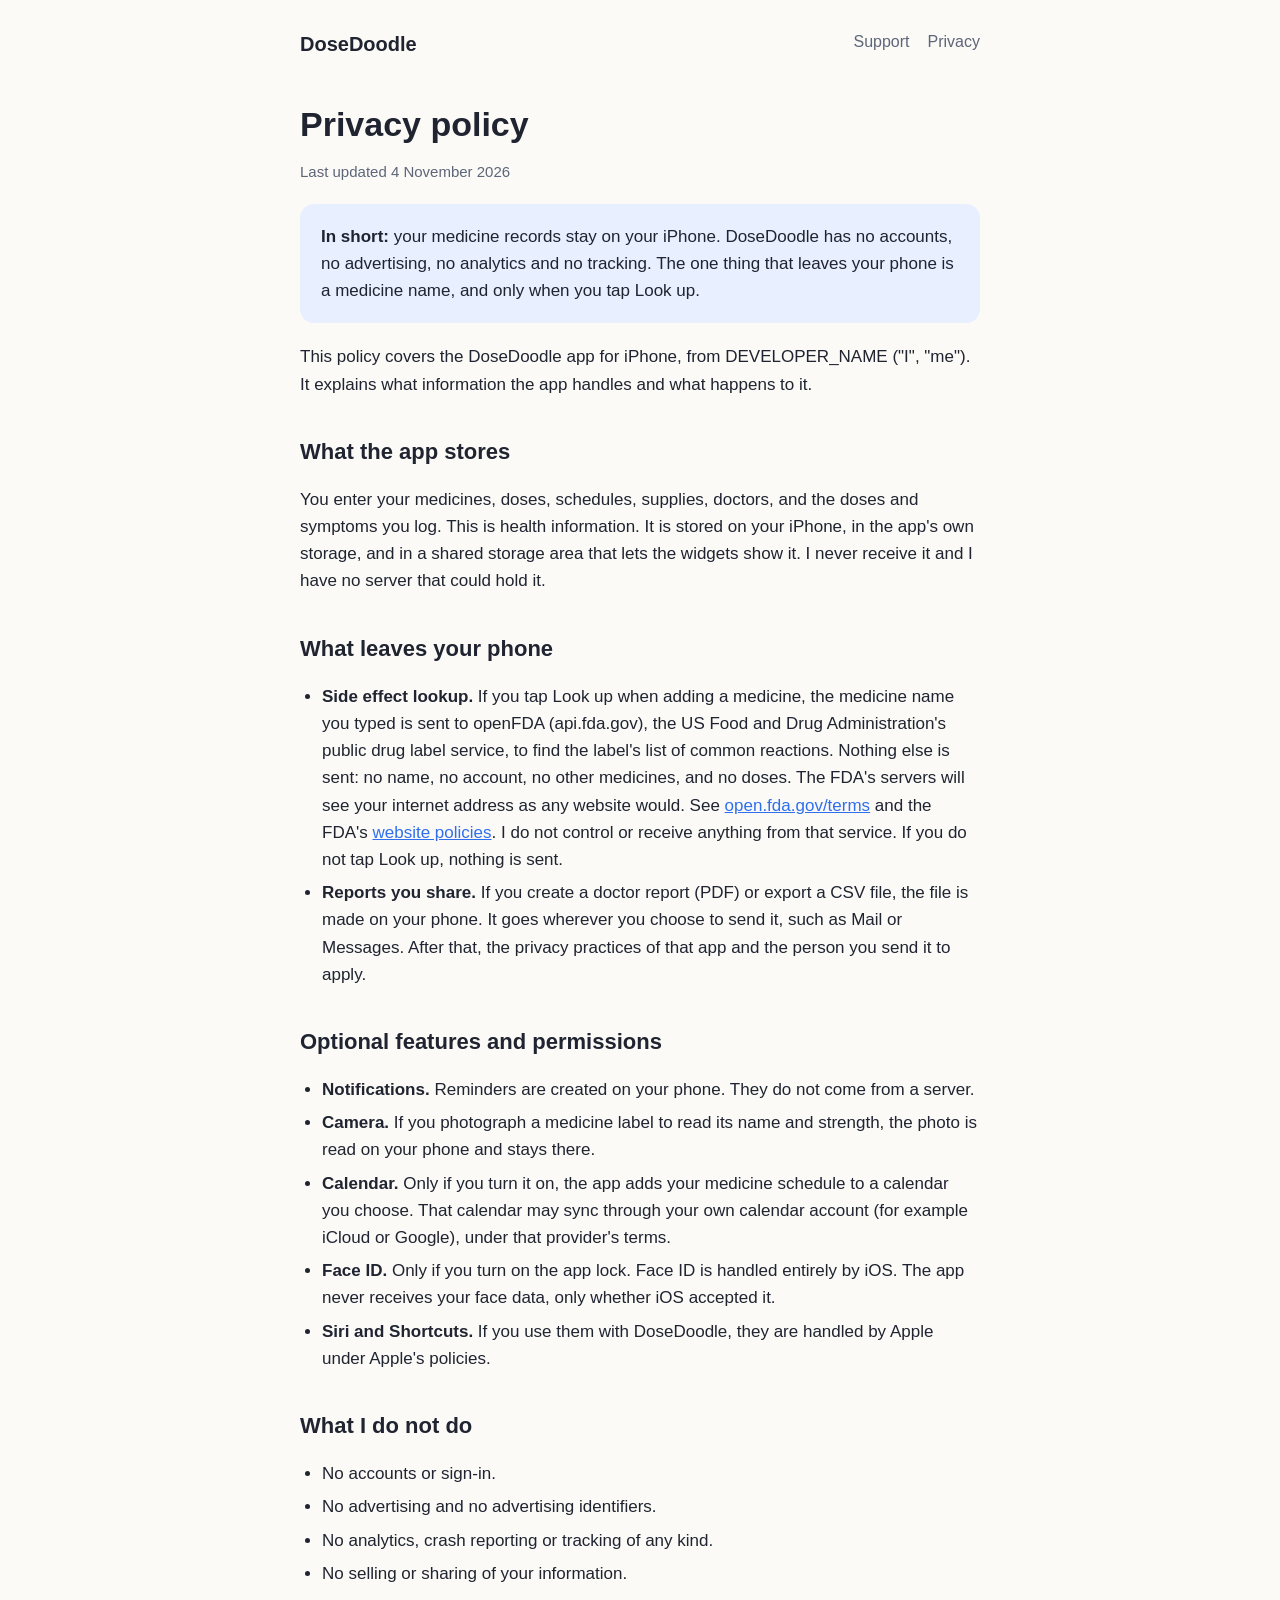
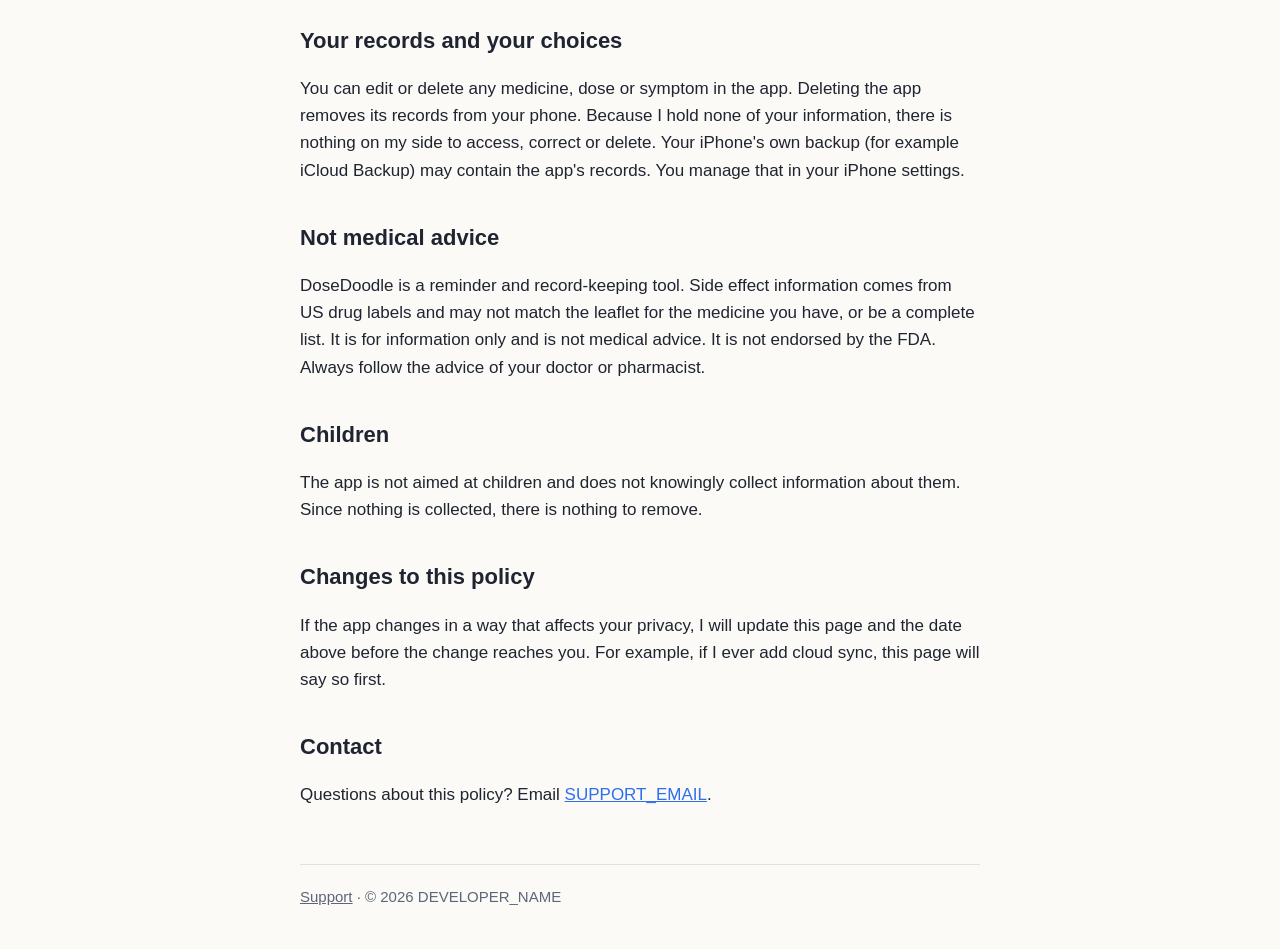
==== privacy.html @ 40c7f38d "Add DoseDoodle support and privacy pages for Netlify Co-Authored-By: Claude Sonnet 5.5 <noreply@anth" ====
<!doctype html>
<html lang="en-GB">
<head>
<meta charset="utf-8">
<meta name="viewport" content="width=device-width, initial-scale=1">
<title>Privacy policy: DoseDoodle</title>
<meta name="description" content="How DoseDoodle handles your information: your records stay on your iPhone.">
<link rel="stylesheet" href="style.css">
</head>
<body>
<div class="wrap">
  <header class="site">
    <a class="brand" href="/">DoseDoodle</a>
    <nav><a href="/">Support</a><a href="privacy.html">Privacy</a></nav>
  </header>

  <main>
    <h1>Privacy policy</h1>
    <p class="updated">Last updated 4 November 2026</p>

    <div class="card note">
      <strong>In short:</strong> your medicine records stay on your iPhone. DoseDoodle has no accounts, no advertising, no analytics and no tracking. The one thing that leaves your phone is a medicine name, and only when you tap Look up.
    </div>

    <p>This policy covers the DoseDoodle app for iPhone, from DEVELOPER_NAME ("I", "me"). It explains what information the app handles and what happens to it.</p>

    <h2>What the app stores</h2>
    <p>You enter your medicines, doses, schedules, supplies, doctors, and the doses and symptoms you log. This is health information. It is stored on your iPhone, in the app's own storage, and in a shared storage area that lets the widgets show it. I never receive it and I have no server that could hold it.</p>

    <h2>What leaves your phone</h2>
    <ul>
      <li><strong>Side effect lookup.</strong> If you tap Look up when adding a medicine, the medicine name you typed is sent to openFDA (api.fda.gov), the US Food and Drug Administration's public drug label service, to find the label's list of common reactions. Nothing else is sent: no name, no account, no other medicines, and no doses. The FDA's servers will see your internet address as any website would. See <a href="https://open.fda.gov/terms/">open.fda.gov/terms</a> and the FDA's <a href="https://www.fda.gov/about-fda/about-website/website-policies">website policies</a>. I do not control or receive anything from that service. If you do not tap Look up, nothing is sent.</li>
      <li><strong>Reports you share.</strong> If you create a doctor report (PDF) or export a CSV file, the file is made on your phone. It goes wherever you choose to send it, such as Mail or Messages. After that, the privacy practices of that app and the person you send it to apply.</li>
    </ul>

    <h2>Optional features and permissions</h2>
    <ul>
      <li><strong>Notifications.</strong> Reminders are created on your phone. They do not come from a server.</li>
      <li><strong>Camera.</strong> If you photograph a medicine label to read its name and strength, the photo is read on your phone and stays there.</li>
      <li><strong>Calendar.</strong> Only if you turn it on, the app adds your medicine schedule to a calendar you choose. That calendar may sync through your own calendar account (for example iCloud or Google), under that provider's terms.</li>
      <li><strong>Face ID.</strong> Only if you turn on the app lock. Face ID is handled entirely by iOS. The app never receives your face data, only whether iOS accepted it.</li>
      <li><strong>Siri and Shortcuts.</strong> If you use them with DoseDoodle, they are handled by Apple under Apple's policies.</li>
    </ul>

    <h2>What I do not do</h2>
    <ul>
      <li>No accounts or sign-in.</li>
      <li>No advertising and no advertising identifiers.</li>
      <li>No analytics, crash reporting or tracking of any kind.</li>
      <li>No selling or sharing of your information.</li>
    </ul>

    <h2>Your records and your choices</h2>
    <p>You can edit or delete any medicine, dose or symptom in the app. Deleting the app removes its records from your phone. Because I hold none of your information, there is nothing on my side to access, correct or delete. Your iPhone's own backup (for example iCloud Backup) may contain the app's records. You manage that in your iPhone settings.</p>

    <h2>Not medical advice</h2>
    <p>DoseDoodle is a reminder and record-keeping tool. Side effect information comes from US drug labels and may not match the leaflet for the medicine you have, or be a complete list. It is for information only and is not medical advice. It is not endorsed by the FDA. Always follow the advice of your doctor or pharmacist.</p>

    <h2>Children</h2>
    <p>The app is not aimed at children and does not knowingly collect information about them. Since nothing is collected, there is nothing to remove.</p>

    <h2>Changes to this policy</h2>
    <p>If the app changes in a way that affects your privacy, I will update this page and the date above before the change reaches you. For example, if I ever add cloud sync, this page will say so first.</p>

    <h2>Contact</h2>
    <p>Questions about this policy? Email <a href="mailto:SUPPORT_EMAIL">SUPPORT_EMAIL</a>.</p>
  </main>

  <footer>
    <a href="/">Support</a> &middot; &copy; 2026 DEVELOPER_NAME
  </footer>
</div>
</body>
</html>
---- style.css ----
:root {
  --bg: #fbfaf7;
  --card: #ffffff;
  --text: #1f2430;
  --muted: #5d6578;
  --line: #e4e1d8;
  --accent: #2f6fed;
  --accent-soft: #e8efff;
}
@media (prefers-color-scheme: dark) {
  :root {
    --bg: #14171f;
    --card: #1c202b;
    --text: #eceef4;
    --muted: #a3abbd;
    --line: #2d3343;
    --accent: #7ba3ff;
    --accent-soft: #232c45;
  }
}
* { box-sizing: border-box; }
html { -webkit-text-size-adjust: 100%; }
body {
  margin: 0;
  background: var(--bg);
  color: var(--text);
  font: 17px/1.6 -apple-system, BlinkMacSystemFont, "Segoe UI", Roboto, Helvetica, Arial, sans-serif;
}
.wrap { max-width: 720px; margin: 0 auto; padding: 0 20px; }
header.site { padding: 28px 0 8px; }
header.site a.brand { font-weight: 700; font-size: 20px; color: var(--text); text-decoration: none; }
header.site nav { float: right; }
header.site nav a { margin-left: 18px; color: var(--muted); text-decoration: none; font-size: 16px; }
header.site nav a:hover { color: var(--accent); }
h1 { font-size: 34px; line-height: 1.2; margin: 36px 0 12px; }
h2 { font-size: 22px; margin: 36px 0 8px; }
p, li { color: var(--text); }
.lede { font-size: 20px; color: var(--muted); margin-top: 0; }
a { color: var(--accent); }
.card {
  background: var(--card);
  border: 1px solid var(--line);
  border-radius: 14px;
  padding: 18px 20px;
  margin: 20px 0;
}
.card.note { background: var(--accent-soft); border-color: transparent; }
ul { padding-left: 22px; }
li { margin: 6px 0; }
dt { font-weight: 600; margin-top: 18px; }
dd { margin: 4px 0 0; color: var(--muted); }
footer { margin: 56px 0 40px; padding-top: 20px; border-top: 1px solid var(--line); color: var(--muted); font-size: 15px; }
footer a { color: var(--muted); }
.updated { color: var(--muted); font-size: 15px; }
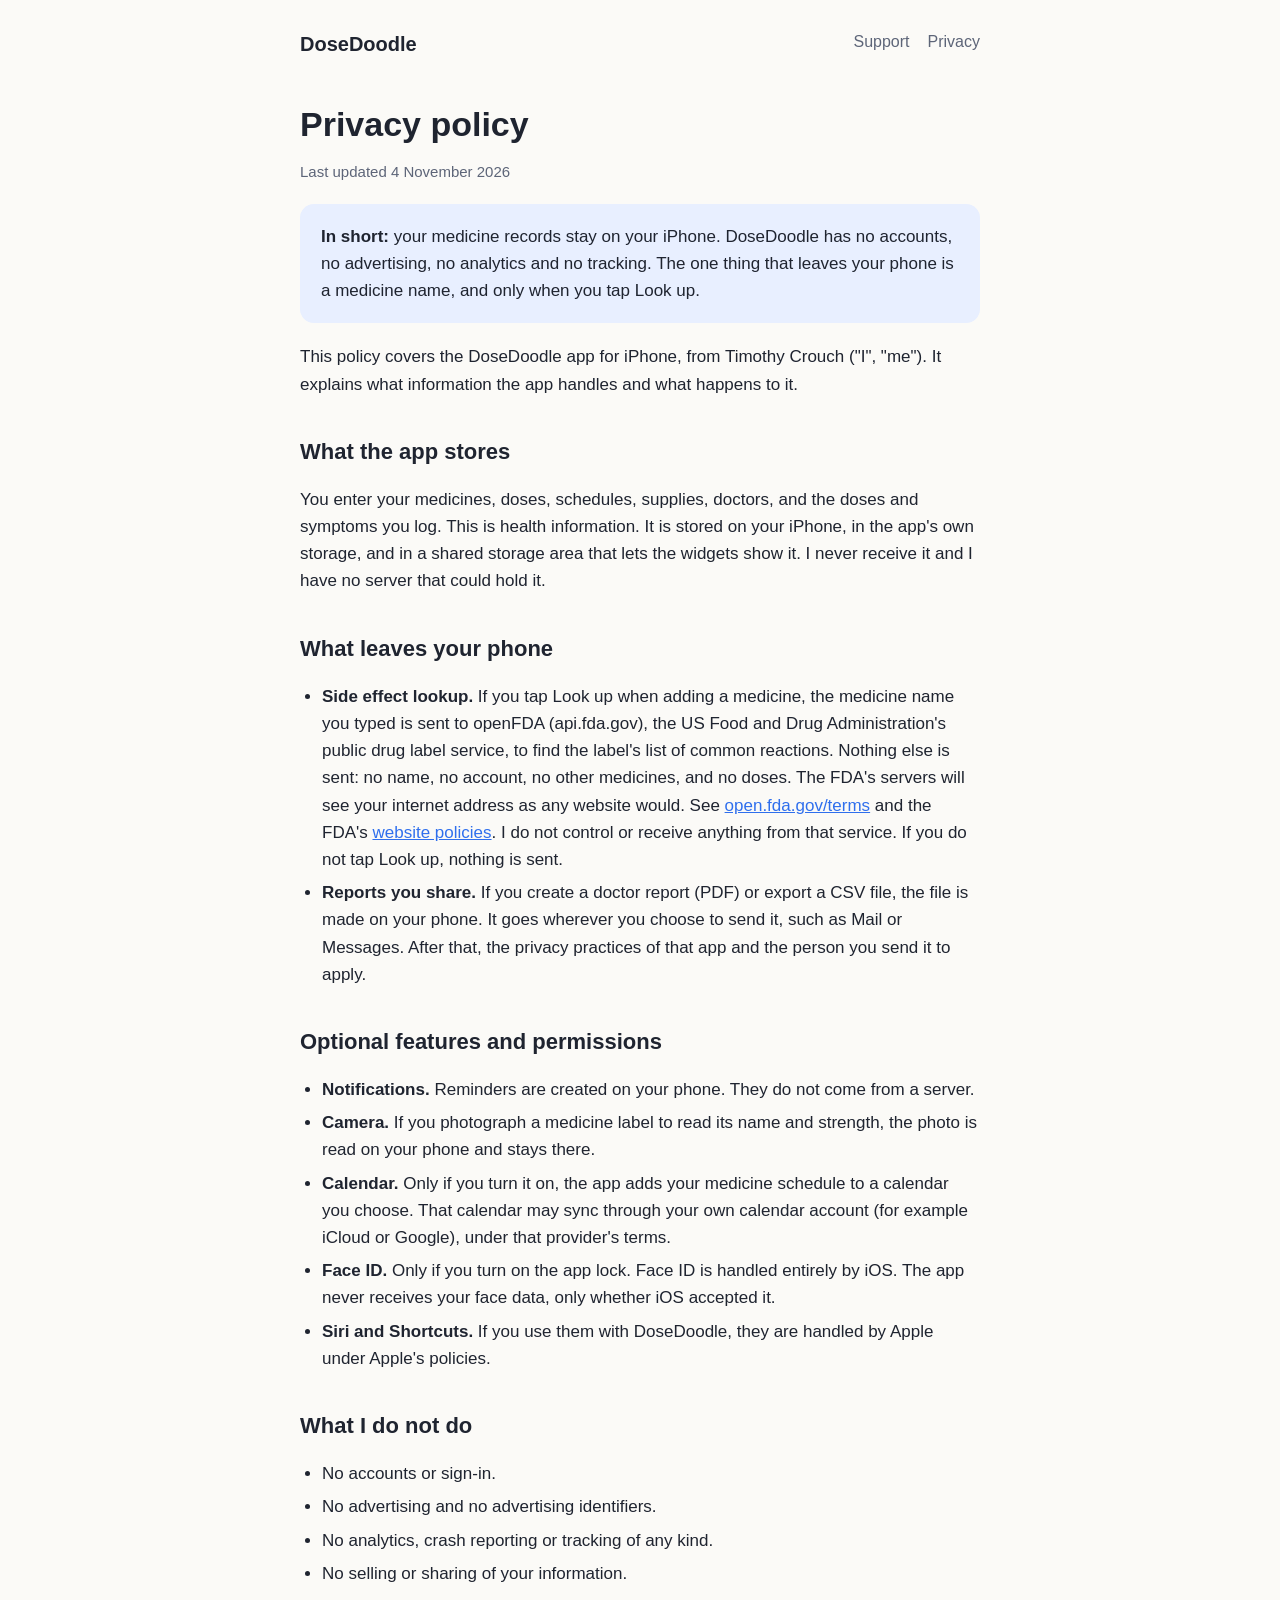
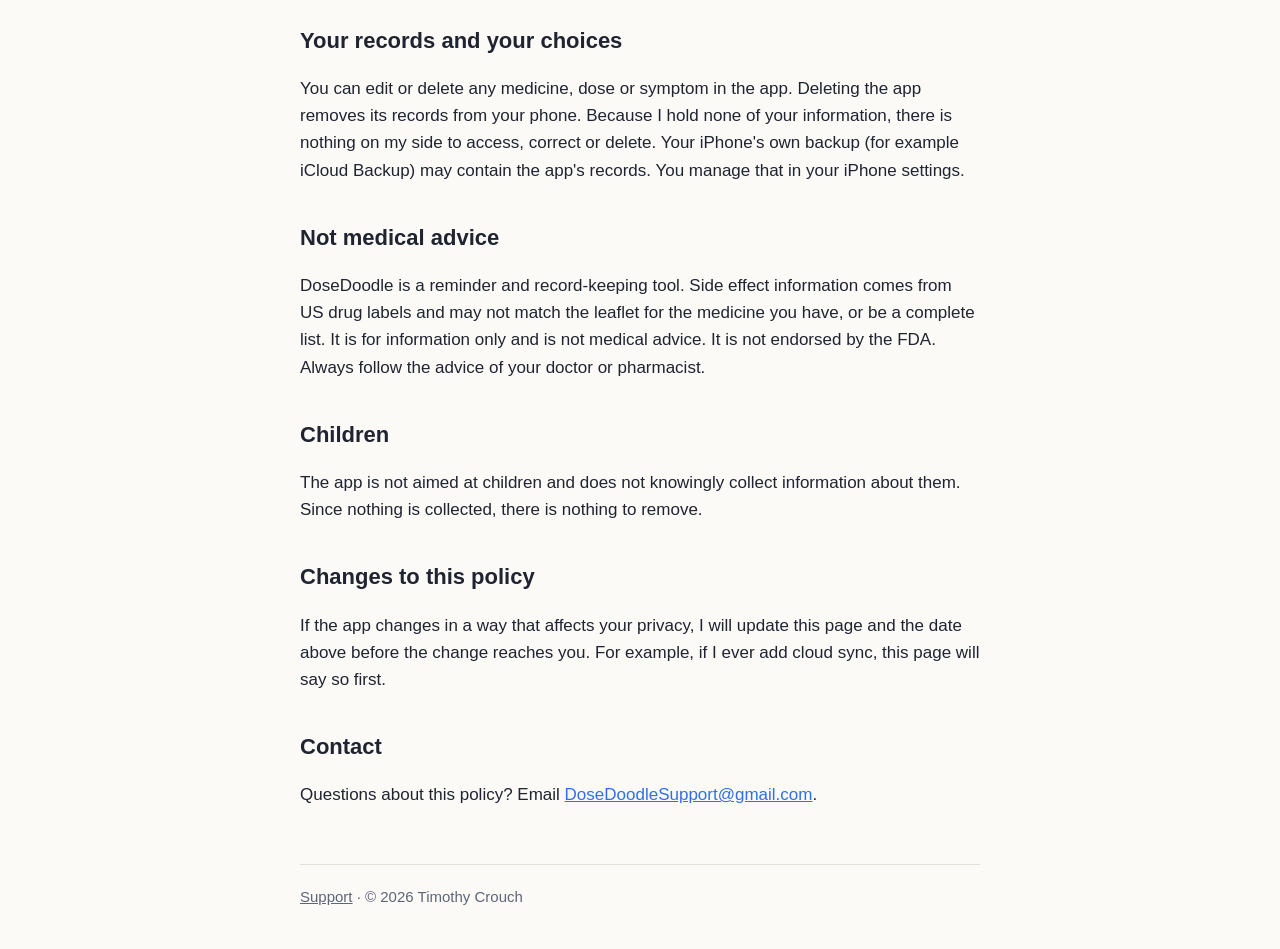
==== commit 6f122722: "Fill in DoseDoodle support email and developer name Co-Authored-By: Claude Sonnet 5.5 <noreply@anthr" ====
--- a/privacy.html
+++ b/privacy.html
@@ -22,7 +22,7 @@
       <strong>In short:</strong> your medicine records stay on your iPhone. DoseDoodle has no accounts, no advertising, no analytics and no tracking. The one thing that leaves your phone is a medicine name, and only when you tap Look up.
     </div>
 
-    <p>This policy covers the DoseDoodle app for iPhone, from DEVELOPER_NAME ("I", "me"). It explains what information the app handles and what happens to it.</p>
+    <p>This policy covers the DoseDoodle app for iPhone, from Timothy Crouch ("I", "me"). It explains what information the app handles and what happens to it.</p>
 
     <h2>What the app stores</h2>
     <p>You enter your medicines, doses, schedules, supplies, doctors, and the doses and symptoms you log. This is health information. It is stored on your iPhone, in the app's own storage, and in a shared storage area that lets the widgets show it. I never receive it and I have no server that could hold it.</p>
@@ -63,11 +63,11 @@
     <p>If the app changes in a way that affects your privacy, I will update this page and the date above before the change reaches you. For example, if I ever add cloud sync, this page will say so first.</p>
 
     <h2>Contact</h2>
-    <p>Questions about this policy? Email <a href="mailto:SUPPORT_EMAIL">SUPPORT_EMAIL</a>.</p>
+    <p>Questions about this policy? Email <a href="mailto:DoseDoodleSupport@gmail.com">DoseDoodleSupport@gmail.com</a>.</p>
   </main>
 
   <footer>
-    <a href="/">Support</a> &middot; &copy; 2026 DEVELOPER_NAME
+    <a href="/">Support</a> &middot; &copy; 2026 Timothy Crouch
   </footer>
 </div>
 </body>
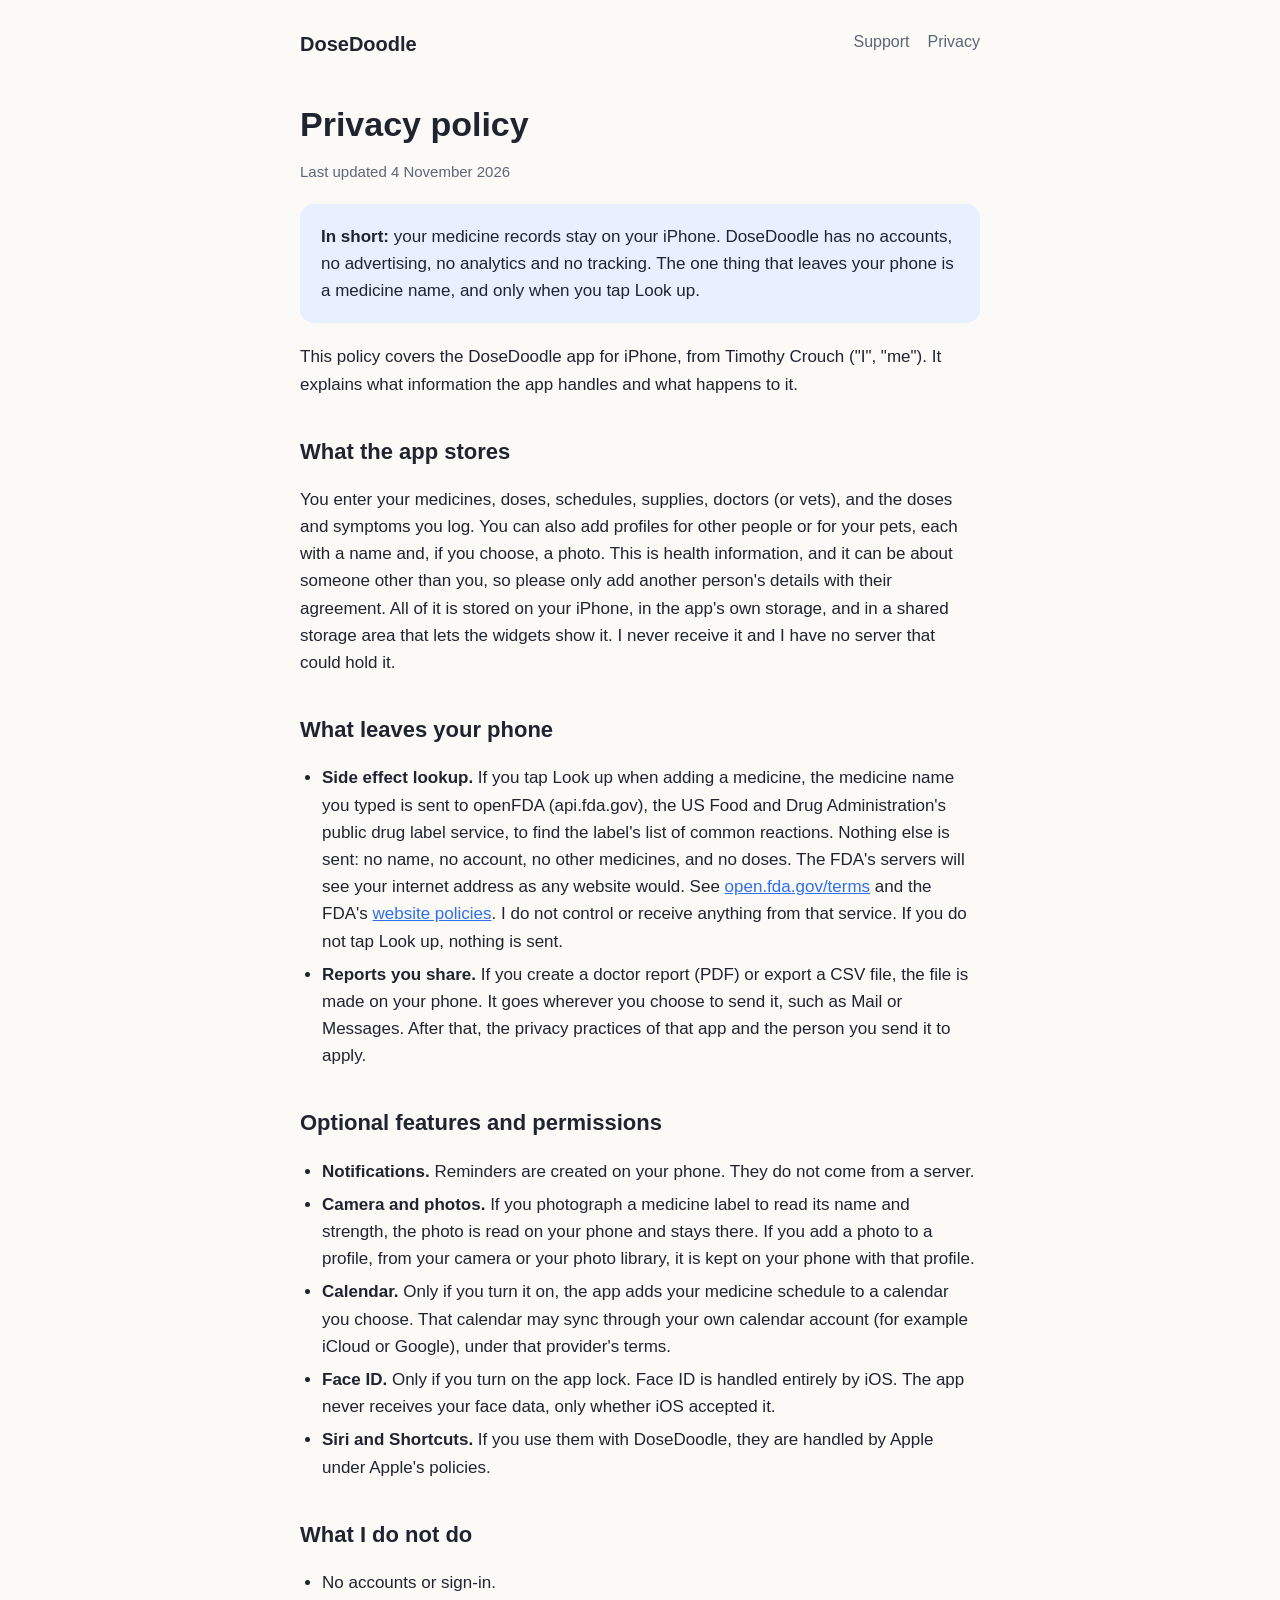
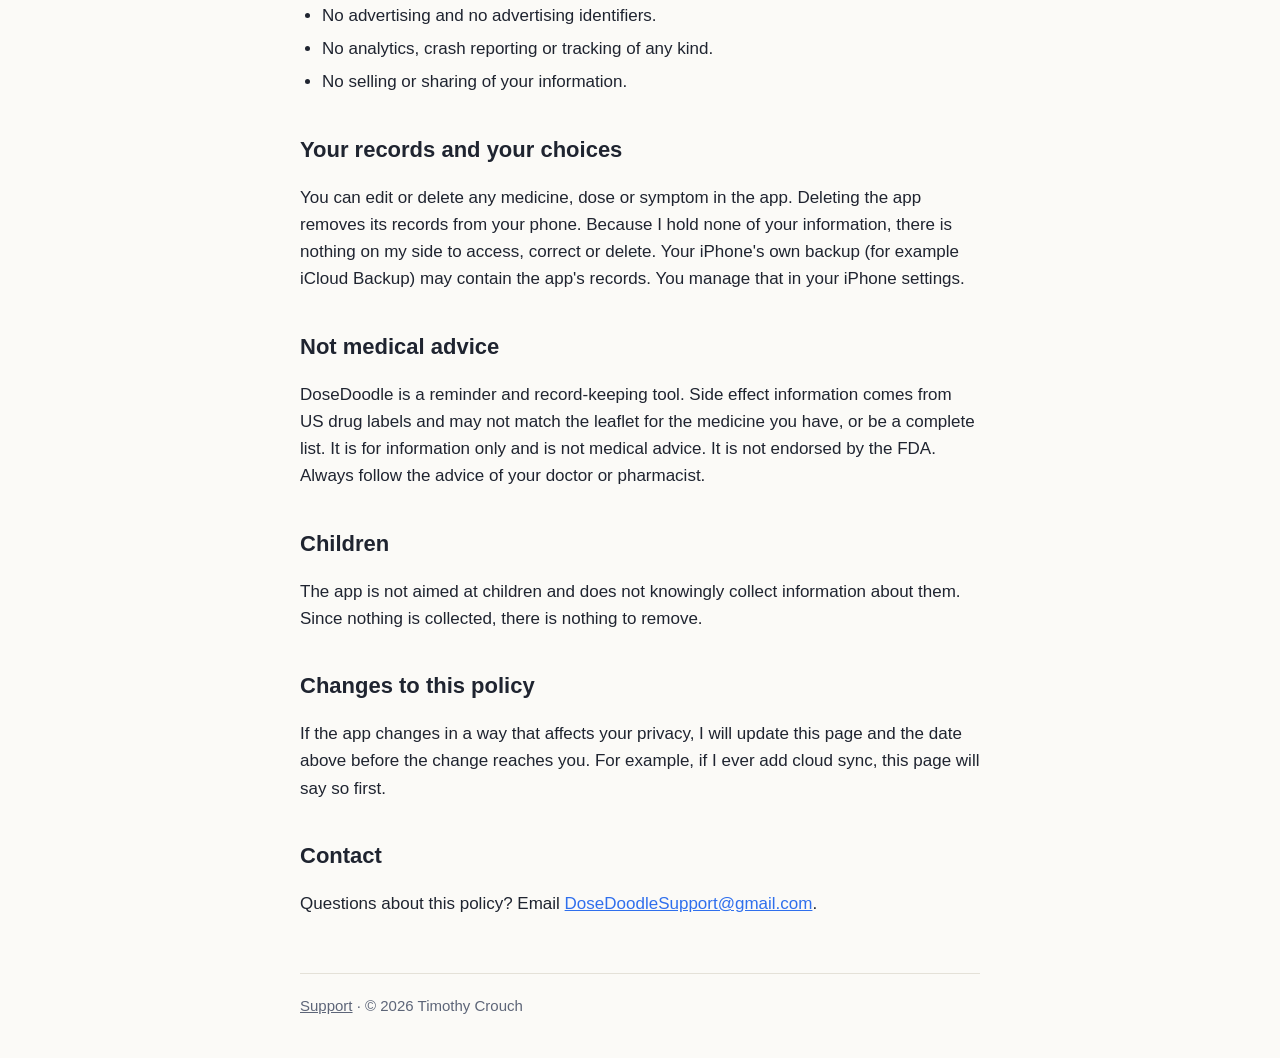
==== commit 1819137f: "Mention profiles for other people and pets on the DoseDoodle site Add a feature bullet and a support" ====
--- a/privacy.html
+++ b/privacy.html
@@ -25,7 +25,7 @@
     <p>This policy covers the DoseDoodle app for iPhone, from Timothy Crouch ("I", "me"). It explains what information the app handles and what happens to it.</p>
 
     <h2>What the app stores</h2>
-    <p>You enter your medicines, doses, schedules, supplies, doctors, and the doses and symptoms you log. This is health information. It is stored on your iPhone, in the app's own storage, and in a shared storage area that lets the widgets show it. I never receive it and I have no server that could hold it.</p>
+    <p>You enter your medicines, doses, schedules, supplies, doctors (or vets), and the doses and symptoms you log. You can also add profiles for other people or for your pets, each with a name and, if you choose, a photo. This is health information, and it can be about someone other than you, so please only add another person's details with their agreement. All of it is stored on your iPhone, in the app's own storage, and in a shared storage area that lets the widgets show it. I never receive it and I have no server that could hold it.</p>
 
     <h2>What leaves your phone</h2>
     <ul>
@@ -36,7 +36,7 @@
     <h2>Optional features and permissions</h2>
     <ul>
       <li><strong>Notifications.</strong> Reminders are created on your phone. They do not come from a server.</li>
-      <li><strong>Camera.</strong> If you photograph a medicine label to read its name and strength, the photo is read on your phone and stays there.</li>
+      <li><strong>Camera and photos.</strong> If you photograph a medicine label to read its name and strength, the photo is read on your phone and stays there. If you add a photo to a profile, from your camera or your photo library, it is kept on your phone with that profile.</li>
       <li><strong>Calendar.</strong> Only if you turn it on, the app adds your medicine schedule to a calendar you choose. That calendar may sync through your own calendar account (for example iCloud or Google), under that provider's terms.</li>
       <li><strong>Face ID.</strong> Only if you turn on the app lock. Face ID is handled entirely by iOS. The app never receives your face data, only whether iOS accepted it.</li>
       <li><strong>Siri and Shortcuts.</strong> If you use them with DoseDoodle, they are handled by Apple under Apple's policies.</li>
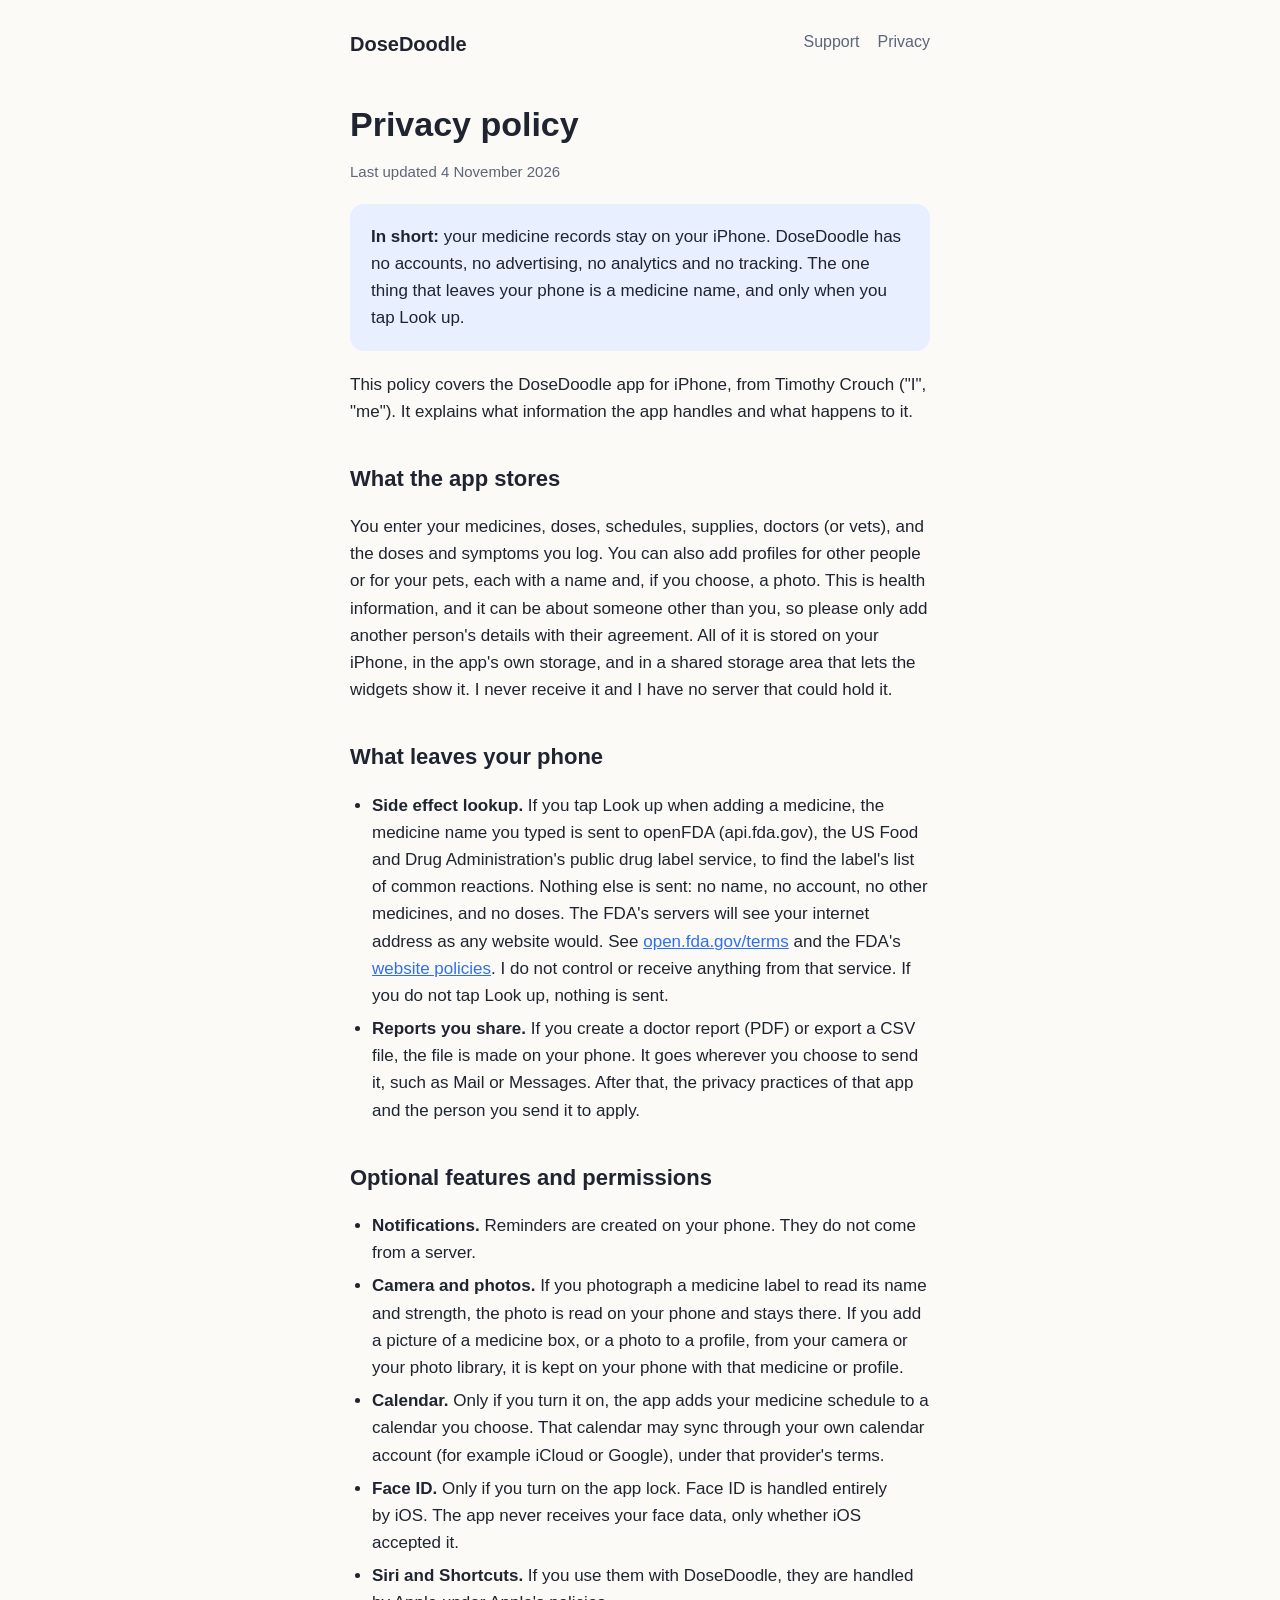
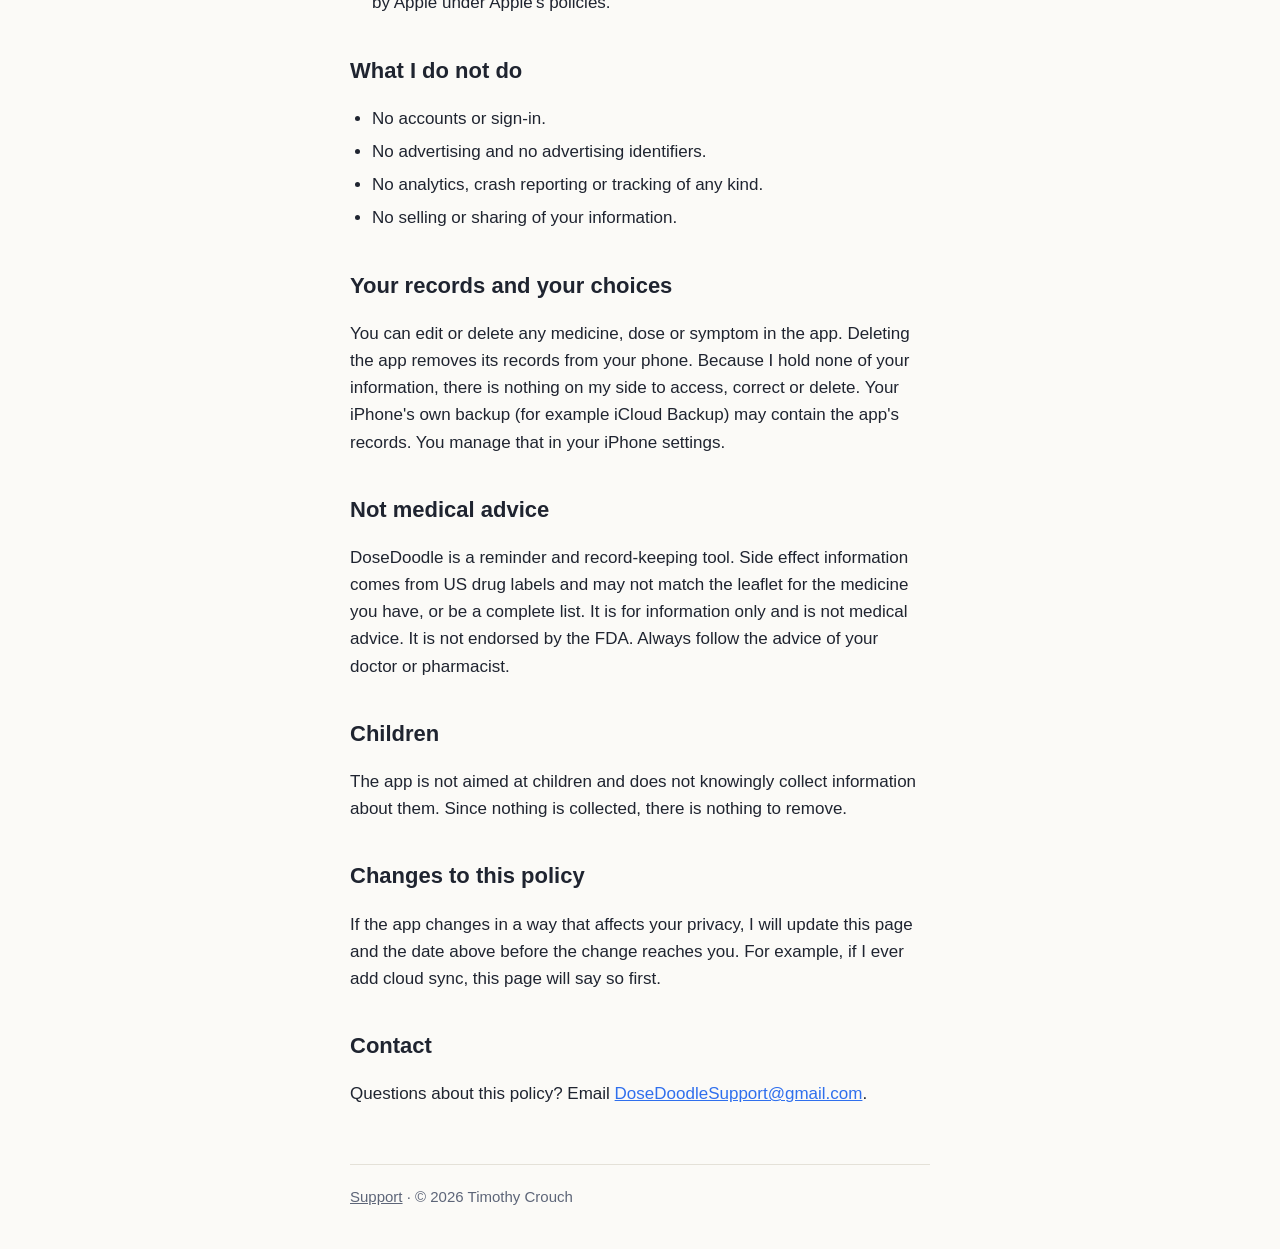
==== commit 79675ae8: "Policy: mention the optional picture of the medicine box Co-Authored-By: Claude Sonnet 5.5 <noreply@" ====
--- a/privacy.html
+++ b/privacy.html
@@ -5,6 +5,10 @@
 <meta name="viewport" content="width=device-width, initial-scale=1">
 <title>Privacy policy: DoseDoodle</title>
 <meta name="description" content="How DoseDoodle handles your information: your records stay on your iPhone.">
+<link rel="icon" href="favicon.svg" type="image/svg+xml">
+<link rel="icon" href="favicon-32.png" type="image/png" sizes="32x32">
+<link rel="icon" href="favicon-48.png" type="image/png" sizes="48x48">
+<link rel="apple-touch-icon" href="apple-touch-icon.png">
 <link rel="stylesheet" href="style.css">
 </head>
 <body>
@@ -36,7 +40,7 @@
     <h2>Optional features and permissions</h2>
     <ul>
       <li><strong>Notifications.</strong> Reminders are created on your phone. They do not come from a server.</li>
-      <li><strong>Camera and photos.</strong> If you photograph a medicine label to read its name and strength, the photo is read on your phone and stays there. If you add a photo to a profile, from your camera or your photo library, it is kept on your phone with that profile.</li>
+      <li><strong>Camera and photos.</strong> If you photograph a medicine label to read its name and strength, the photo is read on your phone and stays there. If you add a picture of a medicine box, or a photo to a profile, from your camera or your photo library, it is kept on your phone with that medicine or profile.</li>
       <li><strong>Calendar.</strong> Only if you turn it on, the app adds your medicine schedule to a calendar you choose. That calendar may sync through your own calendar account (for example iCloud or Google), under that provider's terms.</li>
       <li><strong>Face ID.</strong> Only if you turn on the app lock. Face ID is handled entirely by iOS. The app never receives your face data, only whether iOS accepted it.</li>
       <li><strong>Siri and Shortcuts.</strong> If you use them with DoseDoodle, they are handled by Apple under Apple's policies.</li>
--- a/style.css
+++ b/style.css
@@ -26,7 +26,8 @@
   color: var(--text);
   font: 17px/1.6 -apple-system, BlinkMacSystemFont, "Segoe UI", Roboto, Helvetica, Arial, sans-serif;
 }
-.wrap { max-width: 720px; margin: 0 auto; padding: 0 20px; }
+.wrap { max-width: 620px; margin: 0 auto; padding: 0 20px; }
+p, li, dd { text-wrap: pretty; }
 header.site { padding: 28px 0 8px; }
 header.site a.brand { font-weight: 700; font-size: 20px; color: var(--text); text-decoration: none; }
 header.site nav { float: right; }
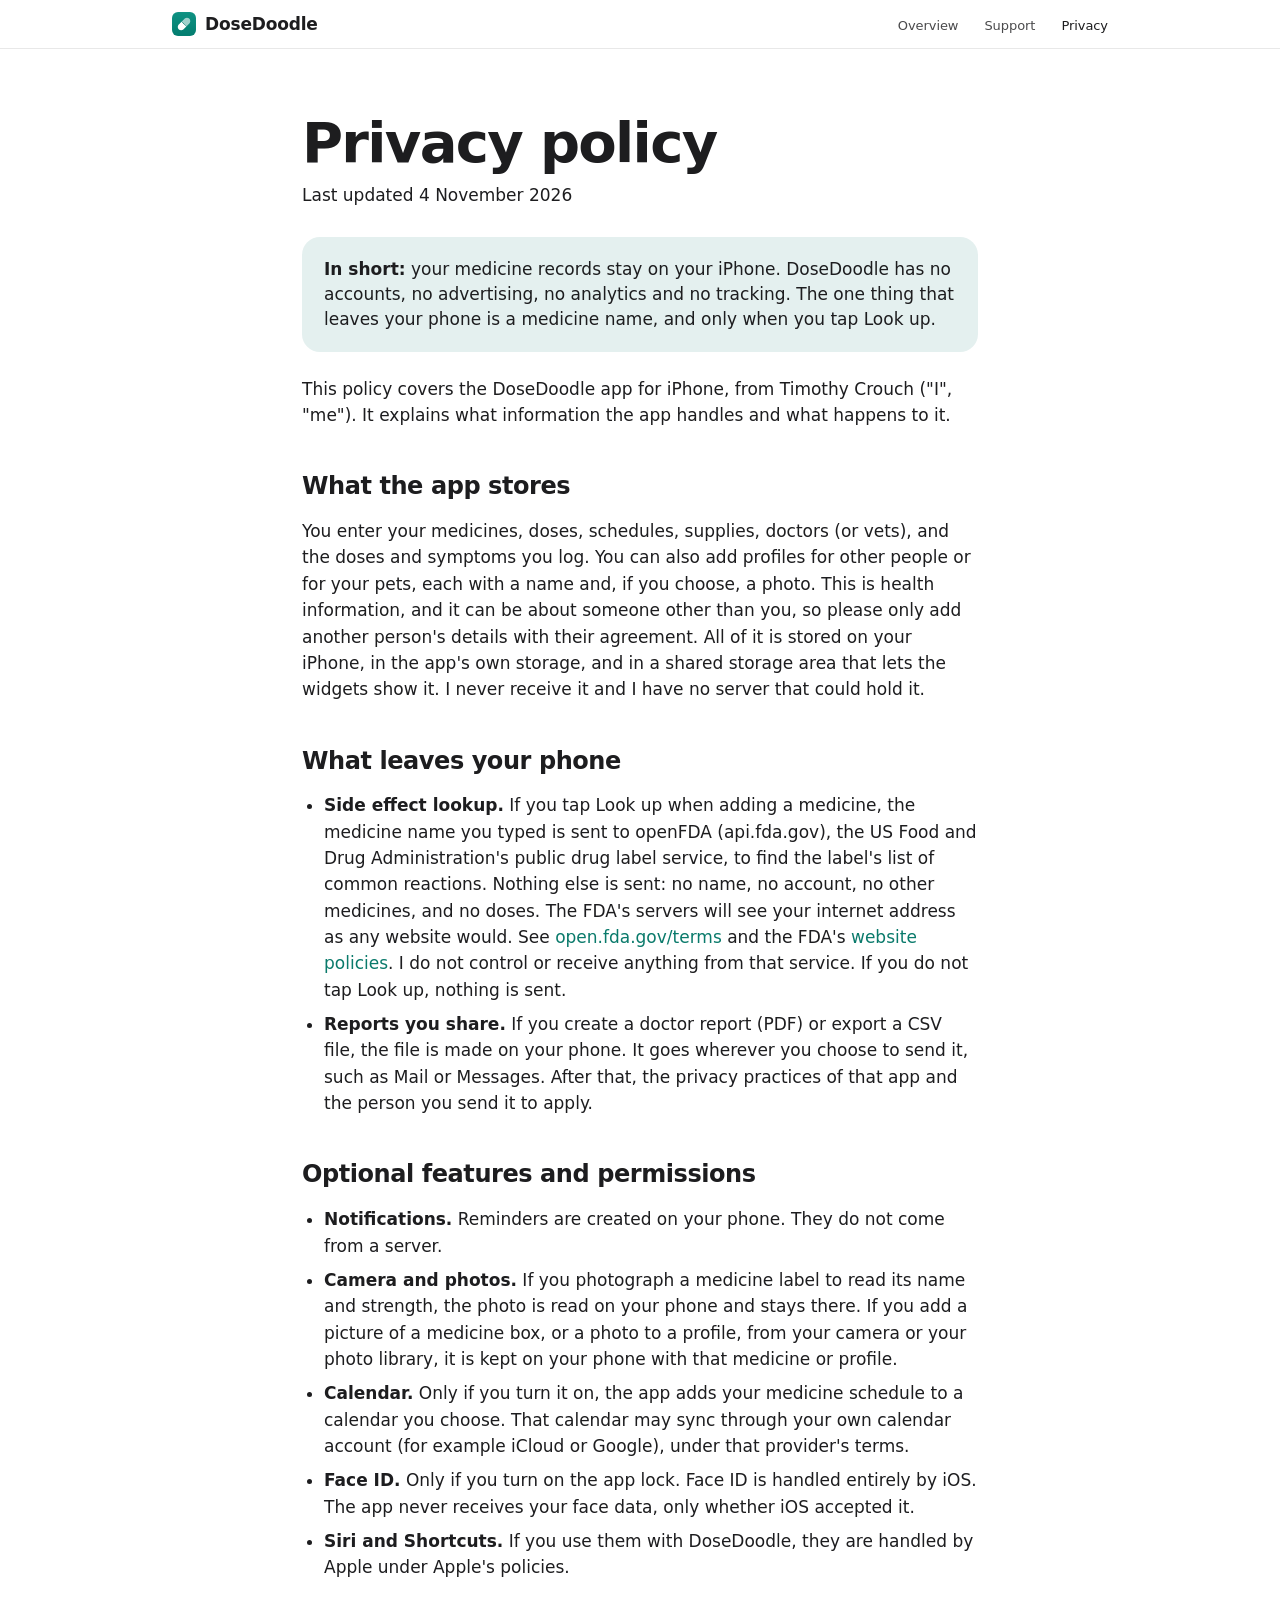
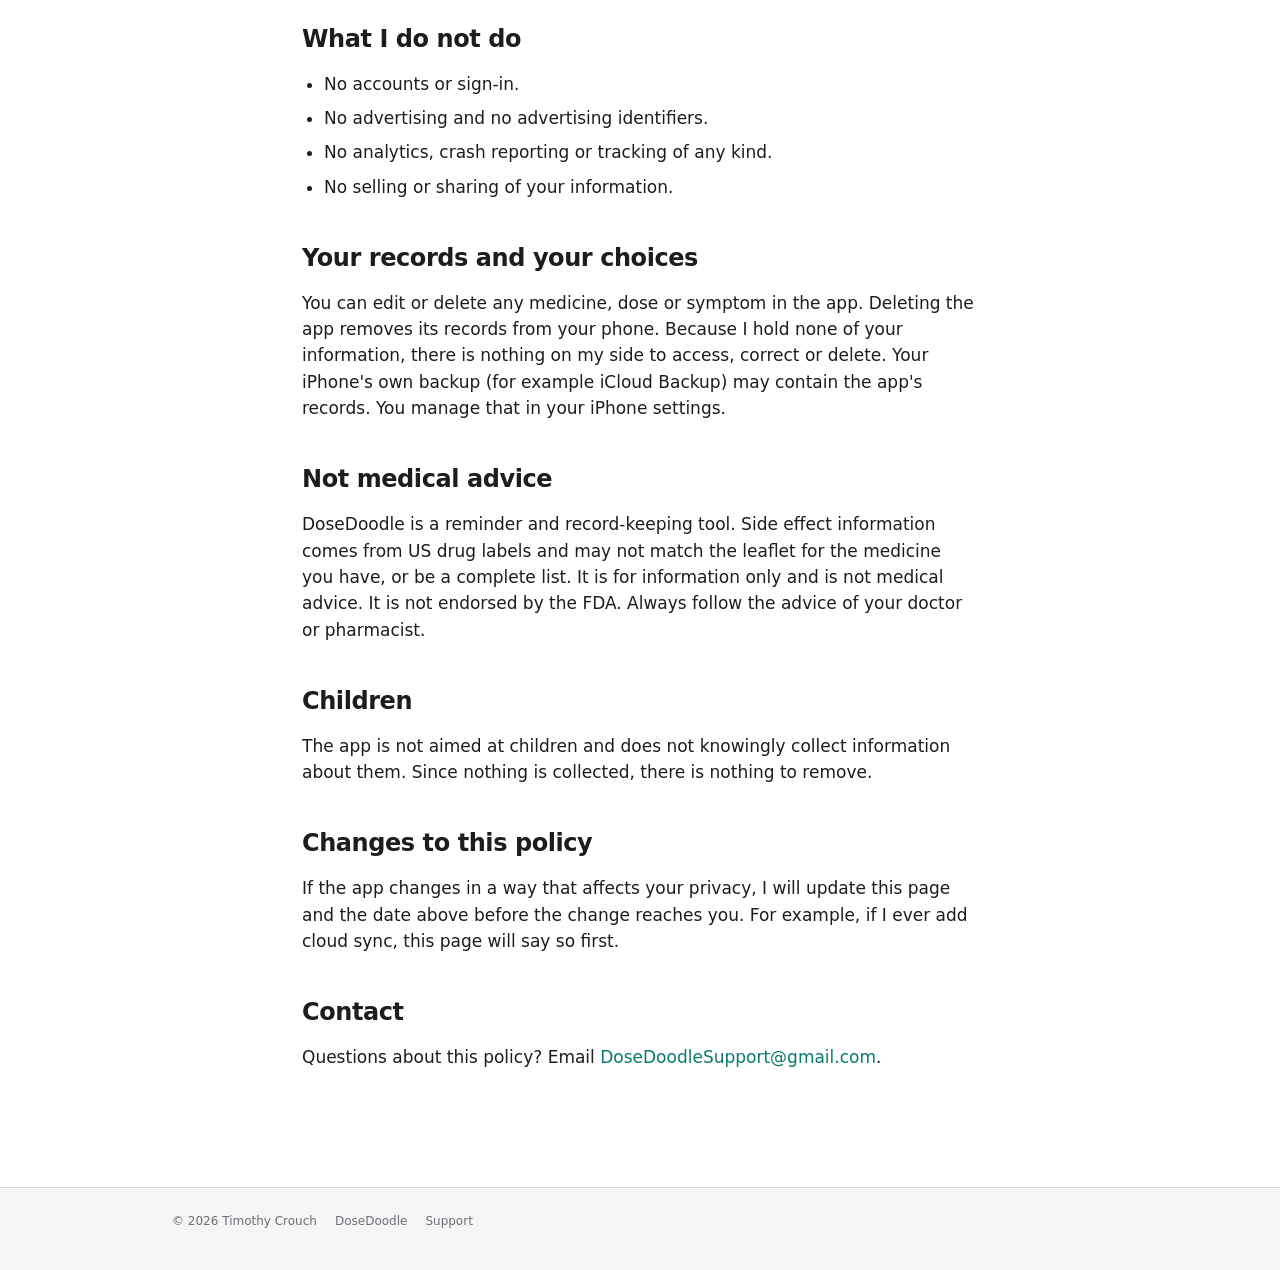
==== commit d09b5baa: "Redesign the DoseDoodle site in an Apple style, with screenshots and more support answers Move the h" ====
--- a/privacy.html
+++ b/privacy.html
@@ -9,15 +9,23 @@
 <link rel="icon" href="favicon-32.png" type="image/png" sizes="32x32">
 <link rel="icon" href="favicon-48.png" type="image/png" sizes="48x48">
 <link rel="apple-touch-icon" href="apple-touch-icon.png">
+<meta name="theme-color" content="#ffffff" media="(prefers-color-scheme: light)">
+<meta name="theme-color" content="#000000" media="(prefers-color-scheme: dark)">
 <link rel="stylesheet" href="style.css">
 </head>
 <body>
-<div class="wrap">
-  <header class="site">
-    <a class="brand" href="/">DoseDoodle</a>
-    <nav><a href="/">Support</a><a href="privacy.html">Privacy</a></nav>
-  </header>
+<nav class="nav" aria-label="Main">
+  <div class="wrap">
+    <a class="brand" href="/"><img src="apple-touch-icon.png" alt="" width="24" height="24">DoseDoodle</a>
+    <ul>
+      <li><a href="/">Overview</a></li>
+      <li><a href="/#support">Support</a></li>
+      <li><a href="privacy.html" aria-current="page">Privacy</a></li>
+    </ul>
+  </div>
+</nav>
 
+<div class="wrap narrow doc">
   <main>
     <h1>Privacy policy</h1>
     <p class="updated">Last updated 4 November 2026</p>
@@ -70,9 +78,13 @@
     <p>Questions about this policy? Email <a href="mailto:DoseDoodleSupport@gmail.com">DoseDoodleSupport@gmail.com</a>.</p>
   </main>
 
-  <footer>
-    <a href="/">Support</a> &middot; &copy; 2026 Timothy Crouch
-  </footer>
 </div>
+
+<footer>
+  <div class="wrap">
+    <div class="links" style="border-top:0;margin-top:0;padding-top:0"><span>&copy; 2026 Timothy Crouch</span><a href="/">DoseDoodle</a><a href="/#support">Support</a></div>
+  </div>
+</footer>
+
 </body>
 </html>
--- a/style.css
+++ b/style.css
@@ -1,55 +1,190 @@
+/* DoseDoodle site. No external fonts, scripts or trackers, on purpose. */
 :root {
-  --bg: #fbfaf7;
+  --bg: #ffffff;
+  --band: #f5f5f7;
+  --text: #1d1d1f;
+  --muted: #6e6e73;
+  --line: #d2d2d7;
+  --accent: #0a7a6b;
+  --accent-strong: #086559;
+  --on-accent: #ffffff;
   --card: #ffffff;
-  --text: #1f2430;
-  --muted: #5d6578;
-  --line: #e4e1d8;
-  --accent: #2f6fed;
-  --accent-soft: #e8efff;
+  --nav-bg: rgba(255, 255, 255, 0.78);
+  --dark-bg: #101513;
+  --dark-text: #f5f5f7;
+  --dark-muted: #a1a1a6;
+  --bezel: #1d1d1f;
+  --shadow: 0 30px 60px -20px rgba(0, 30, 25, 0.35), 0 12px 24px -12px rgba(0, 0, 0, 0.25);
 }
 @media (prefers-color-scheme: dark) {
   :root {
-    --bg: #14171f;
-    --card: #1c202b;
-    --text: #eceef4;
-    --muted: #a3abbd;
-    --line: #2d3343;
-    --accent: #7ba3ff;
-    --accent-soft: #232c45;
+    --bg: #000000;
+    --band: #111113;
+    --text: #f5f5f7;
+    --muted: #a1a1a6;
+    --line: #2c2c2e;
+    --accent: #3fc8b2;
+    --accent-strong: #6ddcc9;
+    --on-accent: #00110d;
+    --card: #1c1c1e;
+    --nav-bg: rgba(0, 0, 0, 0.72);
+    --dark-bg: #0a0f0d;
+    --bezel: #3a3a3c;
+    --shadow: 0 30px 60px -20px rgba(0, 0, 0, 0.8), 0 0 0 1px rgba(255, 255, 255, 0.06);
   }
 }
+
 * { box-sizing: border-box; }
-html { -webkit-text-size-adjust: 100%; }
+html { -webkit-text-size-adjust: 100%; scroll-behavior: smooth; scroll-padding-top: 64px; }
+@media (prefers-reduced-motion: reduce) { html { scroll-behavior: auto; } }
 body {
   margin: 0;
   background: var(--bg);
   color: var(--text);
-  font: 17px/1.6 -apple-system, BlinkMacSystemFont, "Segoe UI", Roboto, Helvetica, Arial, sans-serif;
+  font: 17px/1.47 -apple-system, BlinkMacSystemFont, "SF Pro Text", "Segoe UI Variable Text", "Segoe UI", system-ui, Roboto, Helvetica, Arial, sans-serif;
+  -webkit-font-smoothing: antialiased;
 }
-.wrap { max-width: 620px; margin: 0 auto; padding: 0 20px; }
+img { display: block; max-width: 100%; }
+a { color: var(--accent); text-decoration: none; }
+a:hover { text-decoration: underline; }
 p, li, dd { text-wrap: pretty; }
-header.site { padding: 28px 0 8px; }
-header.site a.brand { font-weight: 700; font-size: 20px; color: var(--text); text-decoration: none; }
-header.site nav { float: right; }
-header.site nav a { margin-left: 18px; color: var(--muted); text-decoration: none; font-size: 16px; }
-header.site nav a:hover { color: var(--accent); }
-h1 { font-size: 34px; line-height: 1.2; margin: 36px 0 12px; }
-h2 { font-size: 22px; margin: 36px 0 8px; }
-p, li { color: var(--text); }
-.lede { font-size: 20px; color: var(--muted); margin-top: 0; }
-a { color: var(--accent); }
-.card {
-  background: var(--card);
-  border: 1px solid var(--line);
-  border-radius: 14px;
-  padding: 18px 20px;
-  margin: 20px 0;
+h1, h2, h3 { text-wrap: balance; }
+
+.wrap { max-width: 980px; margin: 0 auto; padding: 0 22px; }
+.narrow { max-width: 720px; }
+
+/* Navigation */
+.nav {
+  position: sticky; top: 0; z-index: 10;
+  background: var(--nav-bg);
+  -webkit-backdrop-filter: saturate(180%) blur(20px);
+  backdrop-filter: saturate(180%) blur(20px);
+  border-bottom: 1px solid rgba(128, 128, 128, 0.18);
 }
-.card.note { background: var(--accent-soft); border-color: transparent; }
-ul { padding-left: 22px; }
-li { margin: 6px 0; }
-dt { font-weight: 600; margin-top: 18px; }
-dd { margin: 4px 0 0; color: var(--muted); }
-footer { margin: 56px 0 40px; padding-top: 20px; border-top: 1px solid var(--line); color: var(--muted); font-size: 15px; }
+.nav .wrap { display: flex; align-items: center; justify-content: space-between; height: 48px; }
+.nav .brand { display: flex; align-items: center; gap: 9px; color: var(--text); font-weight: 600; font-size: 17px; letter-spacing: -0.01em; }
+.nav .brand:hover { text-decoration: none; }
+.nav .brand img { width: 24px; height: 24px; border-radius: 6px; }
+.nav ul { display: flex; gap: 26px; list-style: none; margin: 0; padding: 0; }
+.nav ul a { color: var(--text); opacity: 0.8; font-size: 13px; letter-spacing: -0.005em; }
+.nav ul a:hover, .nav ul a[aria-current] { opacity: 1; text-decoration: none; }
+@media (max-width: 640px) {
+  .nav ul { gap: 16px; }
+  .nav .hide-sm { display: none; }
+}
+
+/* Hero */
+.hero { text-align: center; padding: 72px 0 0; overflow: hidden; background: linear-gradient(180deg, var(--band) 0%, var(--bg) 100%); }
+.hero .icon { width: 84px; height: 84px; margin: 0 auto 26px; border-radius: 19px; box-shadow: 0 10px 24px -8px rgba(4, 126, 111, 0.55); }
+.eyebrow { font-size: 14px; font-weight: 600; color: var(--accent); letter-spacing: 0.01em; margin: 0 0 10px; }
+h1.display { font-size: clamp(40px, 8vw, 80px); line-height: 1.04; font-weight: 700; letter-spacing: -0.03em; margin: 0 auto 18px; max-width: 12em; }
+.hero .lede { font-size: clamp(19px, 2.6vw, 26px); line-height: 1.25; color: var(--muted); font-weight: 400; letter-spacing: -0.012em; max-width: 30em; margin: 0 auto; }
+.pill {
+  display: inline-block; margin-top: 28px; padding: 9px 20px; border-radius: 980px;
+  background: var(--accent); color: var(--on-accent); font-size: 17px; font-weight: 500;
+}
+.hero-phone { margin: 56px auto 0; width: min(330px, 74vw); max-height: 520px; overflow: hidden; -webkit-mask-image: linear-gradient(#000 80%, transparent); mask-image: linear-gradient(#000 80%, transparent); }
+.hero-phone .phone { margin-bottom: -2px; }
+
+/* Phone frame around a screenshot */
+.phone {
+  position: relative; width: 100%;
+  background: var(--bezel);
+  border-radius: 15.5% / 7.2%;
+  padding: 2.6%;
+  box-shadow: var(--shadow);
+}
+.phone img { width: 100%; height: auto; border-radius: 13.2% / 6.1%; aspect-ratio: 1320 / 2868; background: #f3f5f4; }
+.phone::after {
+  content: ""; position: absolute; top: 3.6%; left: 50%; transform: translateX(-50%);
+  width: 27%; height: 2.3%; background: #000; border-radius: 99px;
+}
+
+/* Feature bands */
+.band { padding: 96px 0; }
+.band.alt { background: var(--band); }
+.feature { display: grid; grid-template-columns: 1fr; gap: 48px; align-items: center; }
+.feature .copy h2 { font-size: clamp(32px, 5vw, 52px); line-height: 1.08; font-weight: 700; letter-spacing: -0.026em; margin: 0 0 18px; }
+.feature .copy p { font-size: clamp(18px, 2vw, 21px); line-height: 1.38; color: var(--muted); letter-spacing: -0.01em; margin: 0 0 14px; }
+.feature .copy p strong { color: var(--text); font-weight: 600; }
+.feature .copy p.eyebrow { font-size: 17px; font-weight: 600; color: var(--accent); margin: 0 0 10px; letter-spacing: -0.005em; }
+.feature .shot { width: min(300px, 70vw); margin: 0 auto; }
+.feature .shots { display: flex; gap: 22px; justify-content: center; }
+.feature .shots .phone { width: min(230px, 40vw); }
+.feature .shots .phone + .phone { margin-top: 56px; }
+@media (min-width: 820px) {
+  .feature { grid-template-columns: 1.1fr 0.9fr; gap: 72px; }
+  .feature.flip .copy { order: 2; }
+  .feature .shot { width: 300px; }
+  .feature .shots .phone { width: 230px; }
+}
+.points { list-style: none; padding: 0; margin: 22px 0 0; }
+.points li { position: relative; padding-left: 26px; margin: 10px 0; color: var(--text); font-size: 17px; line-height: 1.4; }
+.points li::before {
+  content: ""; position: absolute; left: 0; top: 0.42em; width: 14px; height: 14px; border-radius: 50%;
+  background: var(--accent);
+  -webkit-mask: url("data:image/svg+xml,%3Csvg xmlns='http://www.w3.org/2000/svg' viewBox='0 0 14 14'%3E%3Cpath d='M3.2 7.3l2.4 2.4 5.2-5.4' fill='none' stroke='%23000' stroke-width='1.8' stroke-linecap='round' stroke-linejoin='round'/%3E%3Ccircle cx='7' cy='7' r='7' fill-opacity='.25'/%3E%3C/svg%3E") center / contain no-repeat;
+  mask: url("data:image/svg+xml,%3Csvg xmlns='http://www.w3.org/2000/svg' viewBox='0 0 14 14'%3E%3Cpath d='M3.2 7.3l2.4 2.4 5.2-5.4' fill='none' stroke='%23000' stroke-width='1.8' stroke-linecap='round' stroke-linejoin='round'/%3E%3Ccircle cx='7' cy='7' r='7' fill-opacity='.25'/%3E%3C/svg%3E") center / contain no-repeat;
+}
+
+/* Grid of smaller features */
+.grid-head { text-align: center; margin: 0 auto 48px; max-width: 640px; }
+.grid-head h2 { font-size: clamp(32px, 5vw, 52px); line-height: 1.08; font-weight: 700; letter-spacing: -0.026em; margin: 0; }
+.tiles { display: grid; grid-template-columns: repeat(auto-fit, minmax(250px, 1fr)); gap: 18px; }
+.tile { background: var(--card); border-radius: 22px; padding: 28px 26px 30px; }
+.band.alt .tile { box-shadow: 0 1px 0 rgba(0, 0, 0, 0.03); }
+.tile h3 { font-size: 21px; line-height: 1.2; font-weight: 600; letter-spacing: -0.015em; margin: 0 0 8px; }
+.tile p { margin: 0; color: var(--muted); font-size: 16px; line-height: 1.42; }
+
+/* Privacy band */
+.dark { background: var(--dark-bg); color: var(--dark-text); text-align: center; padding: 110px 0; }
+.dark h2 { font-size: clamp(34px, 6vw, 64px); line-height: 1.06; font-weight: 700; letter-spacing: -0.03em; margin: 0 auto 20px; max-width: 14em; }
+.dark .sub { font-size: clamp(18px, 2.2vw, 23px); line-height: 1.35; color: var(--dark-muted); max-width: 31em; margin: 0 auto; letter-spacing: -0.01em; }
+.facts { display: grid; grid-template-columns: repeat(auto-fit, minmax(190px, 1fr)); gap: 18px; margin: 56px 0 36px; text-align: left; }
+.fact { border-top: 1px solid rgba(255, 255, 255, 0.18); padding-top: 18px; }
+.fact b { display: block; font-size: 21px; font-weight: 600; letter-spacing: -0.015em; margin-bottom: 6px; }
+.fact span { color: var(--dark-muted); font-size: 16px; line-height: 1.4; }
+.dark a { color: #6ddcc9; }
+
+/* Support and FAQ */
+.support { padding: 96px 0 40px; }
+.support h2 { font-size: clamp(32px, 5vw, 52px); line-height: 1.08; font-weight: 700; letter-spacing: -0.026em; margin: 0 0 14px; }
+.support .intro { font-size: 19px; color: var(--muted); margin: 0 0 36px; max-width: 34em; }
+.faq { border-top: 1px solid var(--line); }
+.faq details { border-bottom: 1px solid var(--line); }
+.faq summary {
+  list-style: none; cursor: pointer; padding: 20px 40px 20px 0; position: relative;
+  font-size: 19px; font-weight: 600; letter-spacing: -0.012em; line-height: 1.3;
+}
+.faq summary::-webkit-details-marker { display: none; }
+.faq summary::after {
+  content: ""; position: absolute; right: 6px; top: 50%; width: 9px; height: 9px;
+  border-right: 2px solid var(--muted); border-bottom: 2px solid var(--muted);
+  transform: translateY(-70%) rotate(45deg); transition: transform 0.2s ease;
+}
+.faq details[open] summary::after { transform: translateY(-30%) rotate(-135deg); }
+.faq summary:focus-visible { outline: 2px solid var(--accent); outline-offset: 4px; border-radius: 6px; }
+.faq .answer { padding: 0 0 22px; color: var(--muted); font-size: 17px; line-height: 1.5; max-width: 40em; }
+.faq .answer p { margin: 0 0 10px; }
+.contact-card { margin-top: 44px; background: var(--band); border-radius: 22px; padding: 30px 28px; }
+.contact-card h3 { margin: 0 0 6px; font-size: 24px; letter-spacing: -0.015em; }
+.contact-card p { margin: 0; color: var(--muted); }
+.notice { margin: 40px 0 0; color: var(--muted); font-size: 14px; line-height: 1.45; }
+
+/* Legal / long text pages */
+.doc { padding-top: 64px; padding-bottom: 40px; }
+.doc h1 { font-size: clamp(36px, 6vw, 56px); line-height: 1.06; font-weight: 700; letter-spacing: -0.03em; margin: 0 0 10px; }
+.doc h2 { font-size: 24px; line-height: 1.2; font-weight: 600; letter-spacing: -0.018em; margin: 44px 0 10px; }
+.doc p, .doc li { color: var(--text); font-size: 17px; line-height: 1.55; }
+.doc ul { padding-left: 22px; }
+.doc li { margin: 8px 0; }
+.updated { color: var(--muted); font-size: 15px; margin: 0 0 28px; }
+.card { background: var(--band); border-radius: 18px; padding: 20px 22px; margin: 24px 0; }
+.card.note { background: color-mix(in srgb, var(--accent) 11%, var(--bg)); }
+
+/* Footer */
+footer { background: var(--band); border-top: 1px solid var(--line); margin-top: 60px; padding: 24px 0 40px; color: var(--muted); font-size: 12px; line-height: 1.5; }
+footer p { margin: 0 0 10px; }
 footer a { color: var(--muted); }
-.updated { color: var(--muted); font-size: 15px; }
+footer a:hover { color: var(--text); }
+footer .links { margin-top: 12px; padding-top: 12px; border-top: 1px solid var(--line); display: flex; flex-wrap: wrap; gap: 6px 18px; }
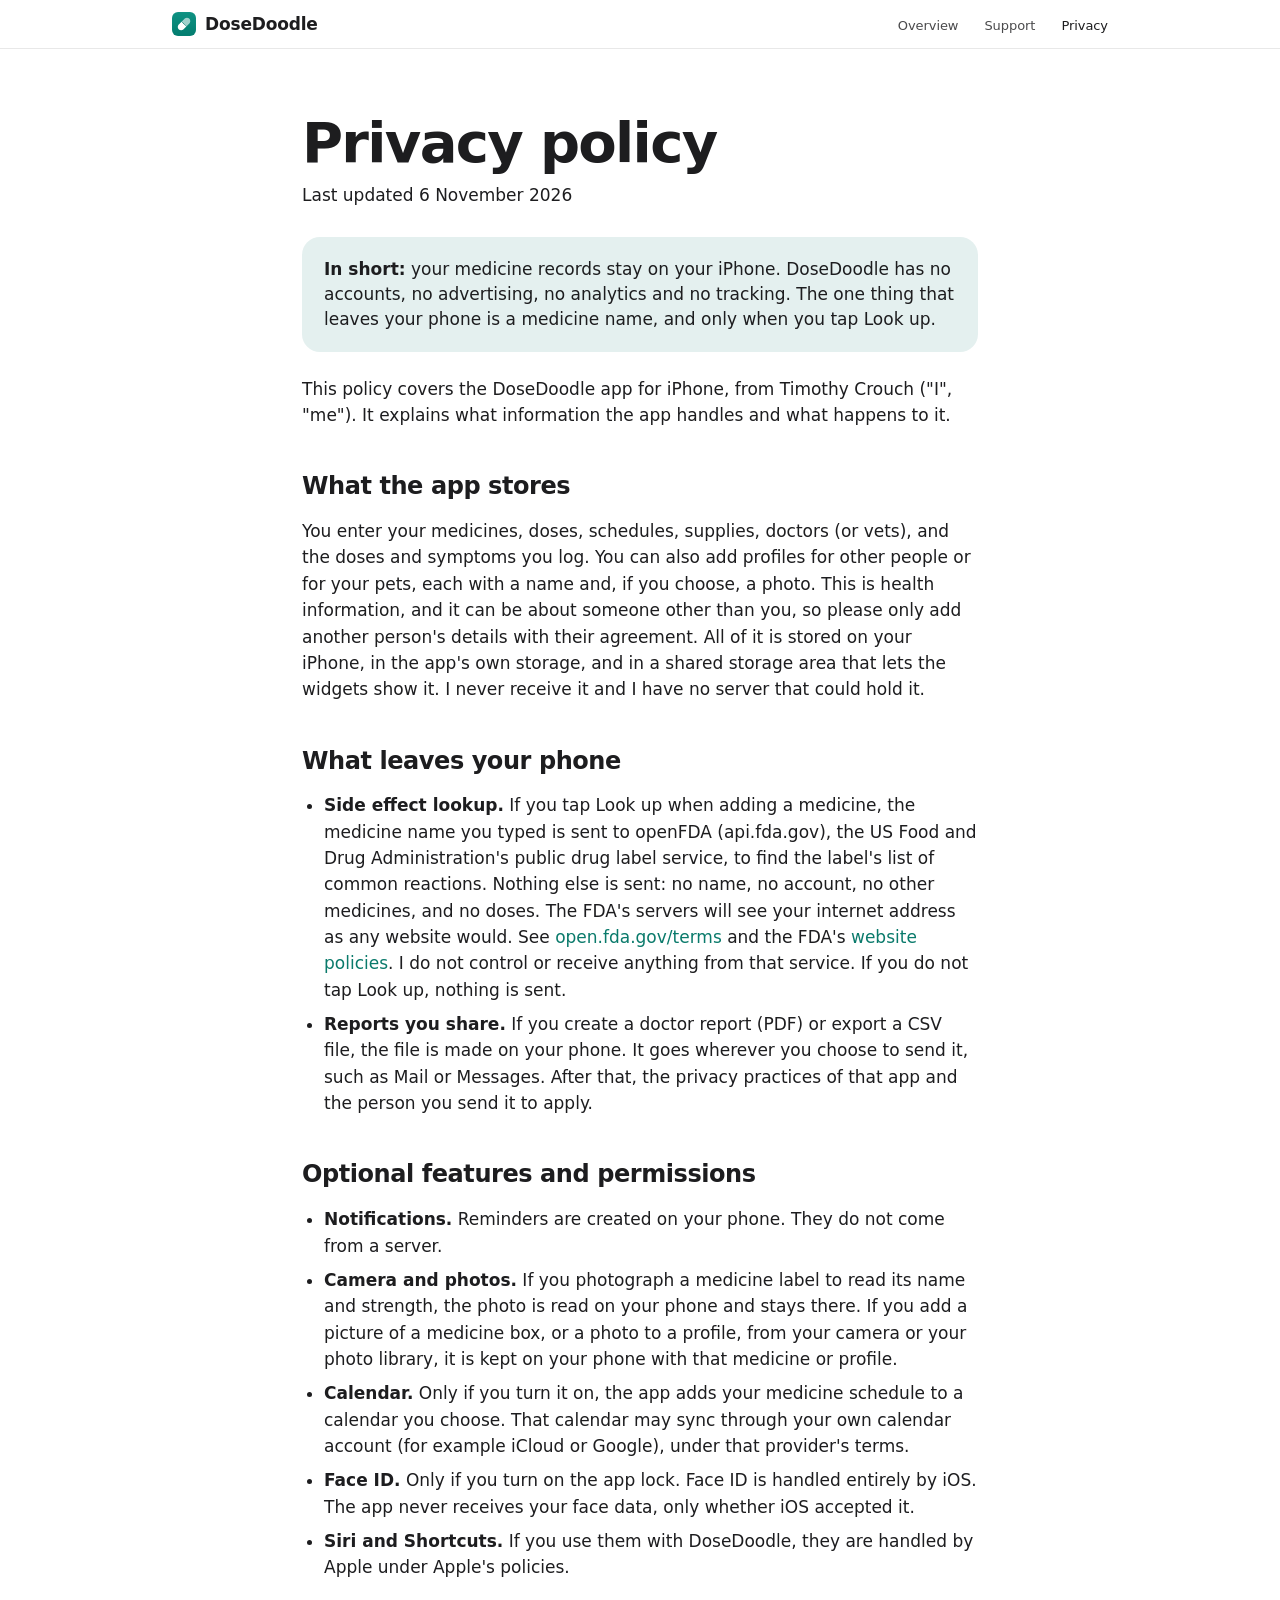
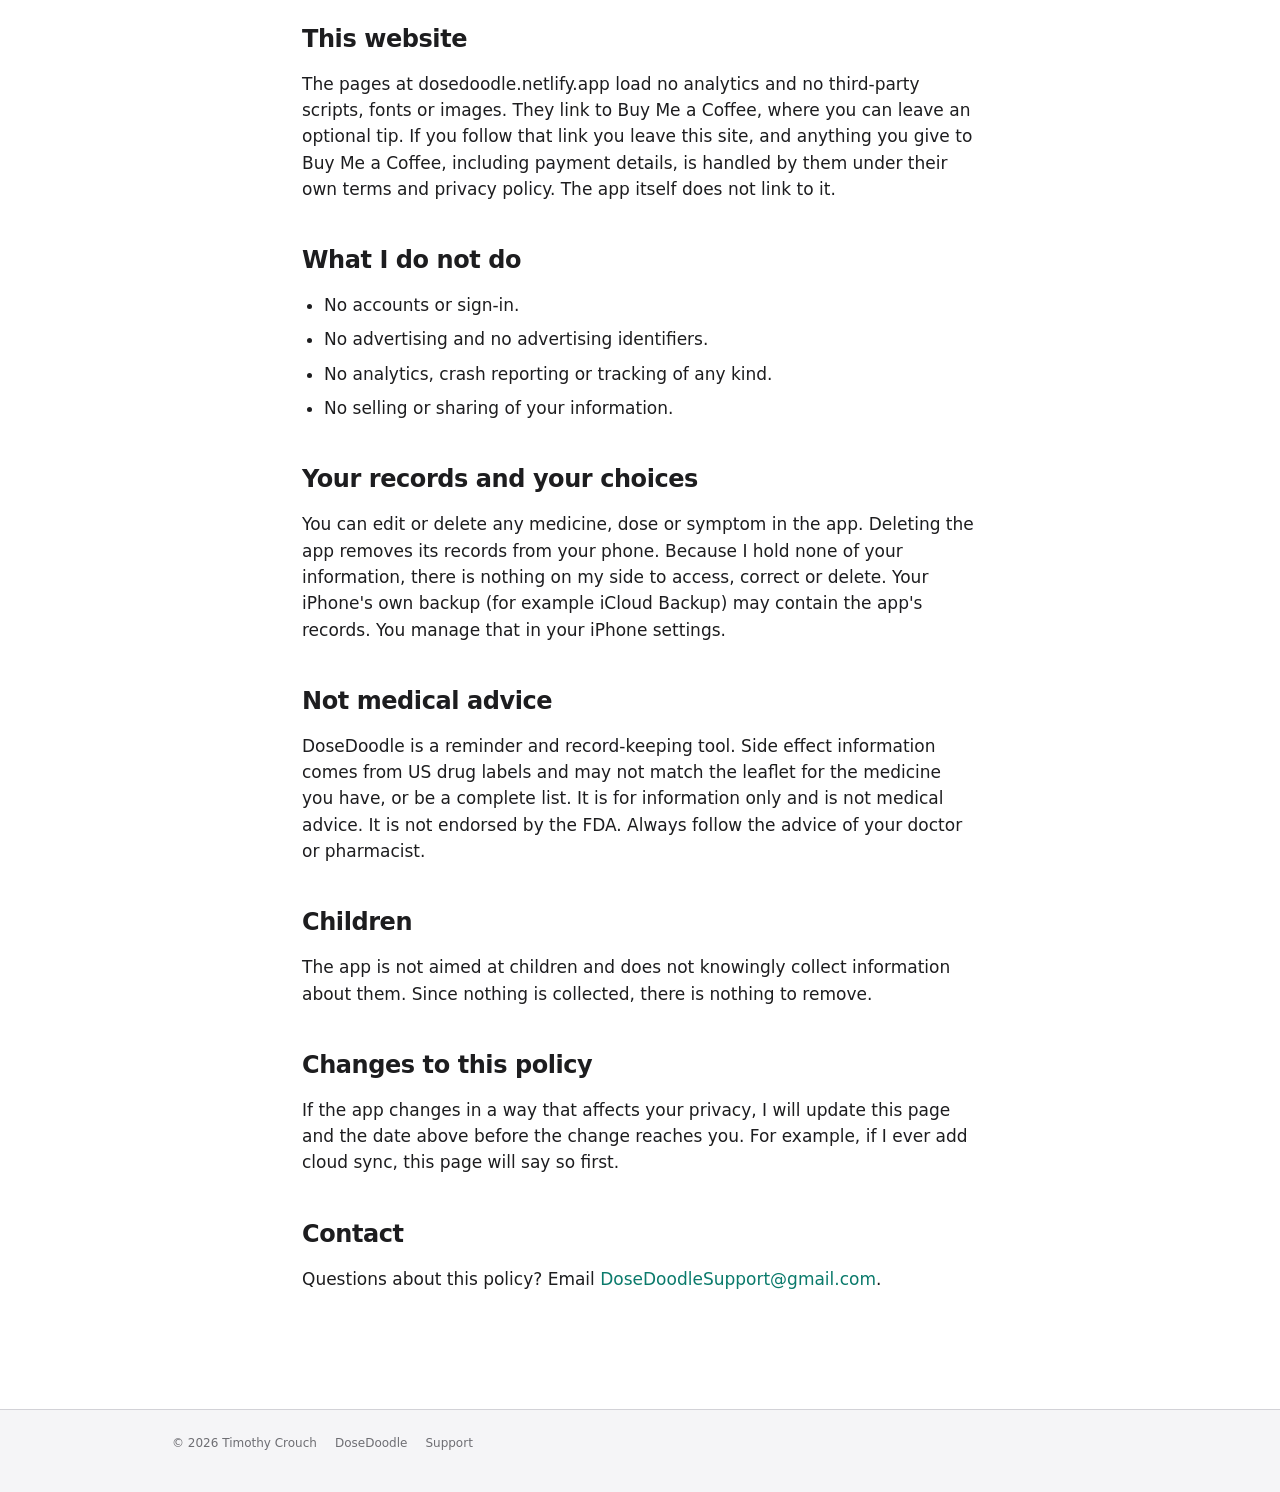
==== commit 64e6f5e6: "Add a Say thanks tip link and mention it in the privacy policy Link to buymeacoffee.com/dosedoodle a" ====
--- a/privacy.html
+++ b/privacy.html
@@ -28,7 +28,7 @@
 <div class="wrap narrow doc">
   <main>
     <h1>Privacy policy</h1>
-    <p class="updated">Last updated 4 November 2026</p>
+    <p class="updated">Last updated 6 November 2026</p>
 
     <div class="card note">
       <strong>In short:</strong> your medicine records stay on your iPhone. DoseDoodle has no accounts, no advertising, no analytics and no tracking. The one thing that leaves your phone is a medicine name, and only when you tap Look up.
@@ -53,6 +53,9 @@
       <li><strong>Face ID.</strong> Only if you turn on the app lock. Face ID is handled entirely by iOS. The app never receives your face data, only whether iOS accepted it.</li>
       <li><strong>Siri and Shortcuts.</strong> If you use them with DoseDoodle, they are handled by Apple under Apple's policies.</li>
     </ul>
+
+    <h2>This website</h2>
+    <p>The pages at dosedoodle.netlify.app load no analytics and no third-party scripts, fonts or images. They link to Buy Me a Coffee, where you can leave an optional tip. If you follow that link you leave this site, and anything you give to Buy Me a Coffee, including payment details, is handled by them under their own terms and privacy policy. The app itself does not link to it.</p>
 
     <h2>What I do not do</h2>
     <ul>
--- a/style.css
+++ b/style.css
@@ -150,6 +150,12 @@
 .support { padding: 96px 0 40px; }
 .support h2 { font-size: clamp(32px, 5vw, 52px); line-height: 1.08; font-weight: 700; letter-spacing: -0.026em; margin: 0 0 14px; }
 .support .intro { font-size: 19px; color: var(--muted); margin: 0 0 36px; max-width: 34em; }
+.faq-head { display: flex; align-items: baseline; justify-content: space-between; gap: 16px; margin-bottom: 12px; }
+.faq-head .eyebrow { margin: 0; }
+.faq-toggle { font: inherit; font-size: 15px; color: var(--accent); background: none; border: 0; padding: 6px 0; cursor: pointer; }
+.faq-toggle:hover { text-decoration: underline; }
+.faq-toggle:focus-visible { outline: 2px solid var(--accent); outline-offset: 3px; border-radius: 4px; }
+.faq-toggle[hidden] { display: none; }
 .faq { border-top: 1px solid var(--line); }
 .faq details { border-bottom: 1px solid var(--line); }
 .faq summary {
@@ -169,6 +175,9 @@
 .contact-card { margin-top: 44px; background: var(--band); border-radius: 22px; padding: 30px 28px; }
 .contact-card h3 { margin: 0 0 6px; font-size: 24px; letter-spacing: -0.015em; }
 .contact-card p { margin: 0; color: var(--muted); }
+.tip { margin-top: 18px; border: 1px solid var(--line); border-radius: 22px; padding: 26px 28px; }
+.tip h3 { margin: 0 0 6px; font-size: 21px; letter-spacing: -0.015em; }
+.tip p { margin: 0; color: var(--muted); }
 .notice { margin: 40px 0 0; color: var(--muted); font-size: 14px; line-height: 1.45; }
 
 /* Legal / long text pages */
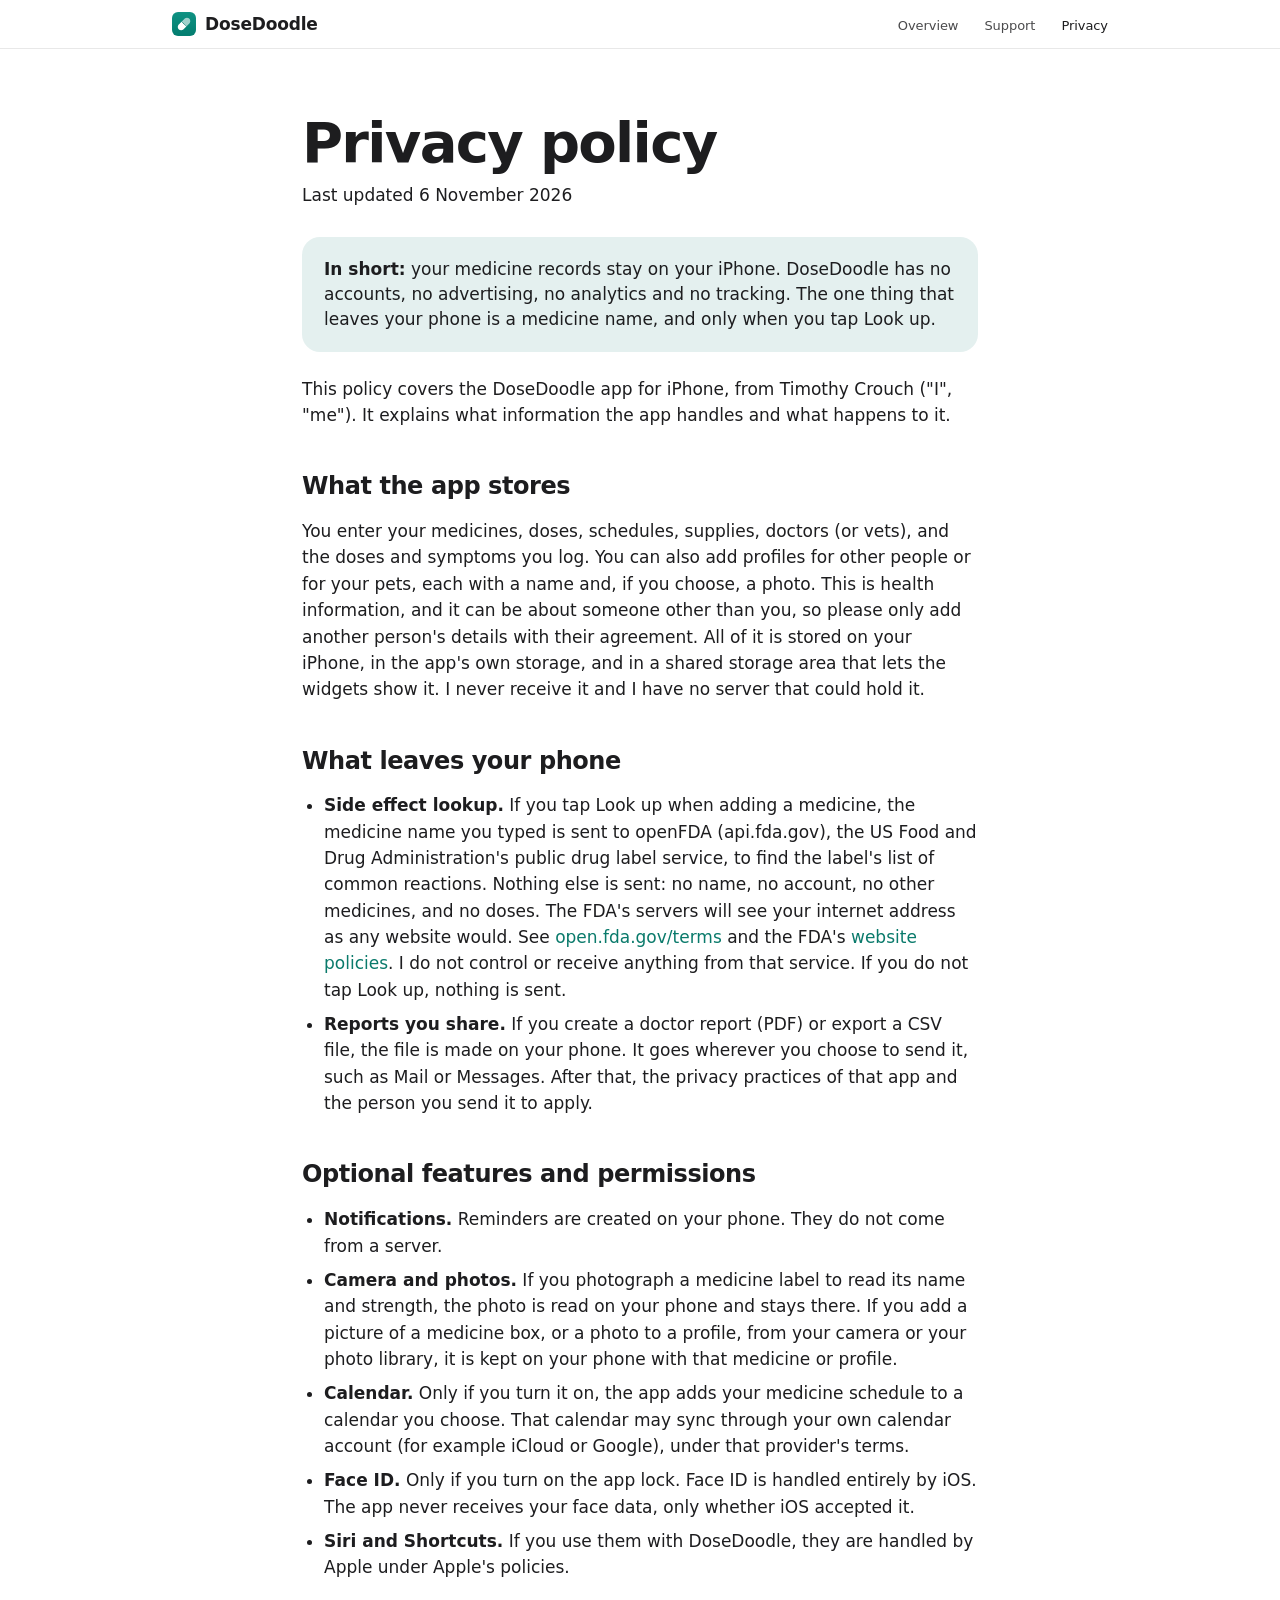
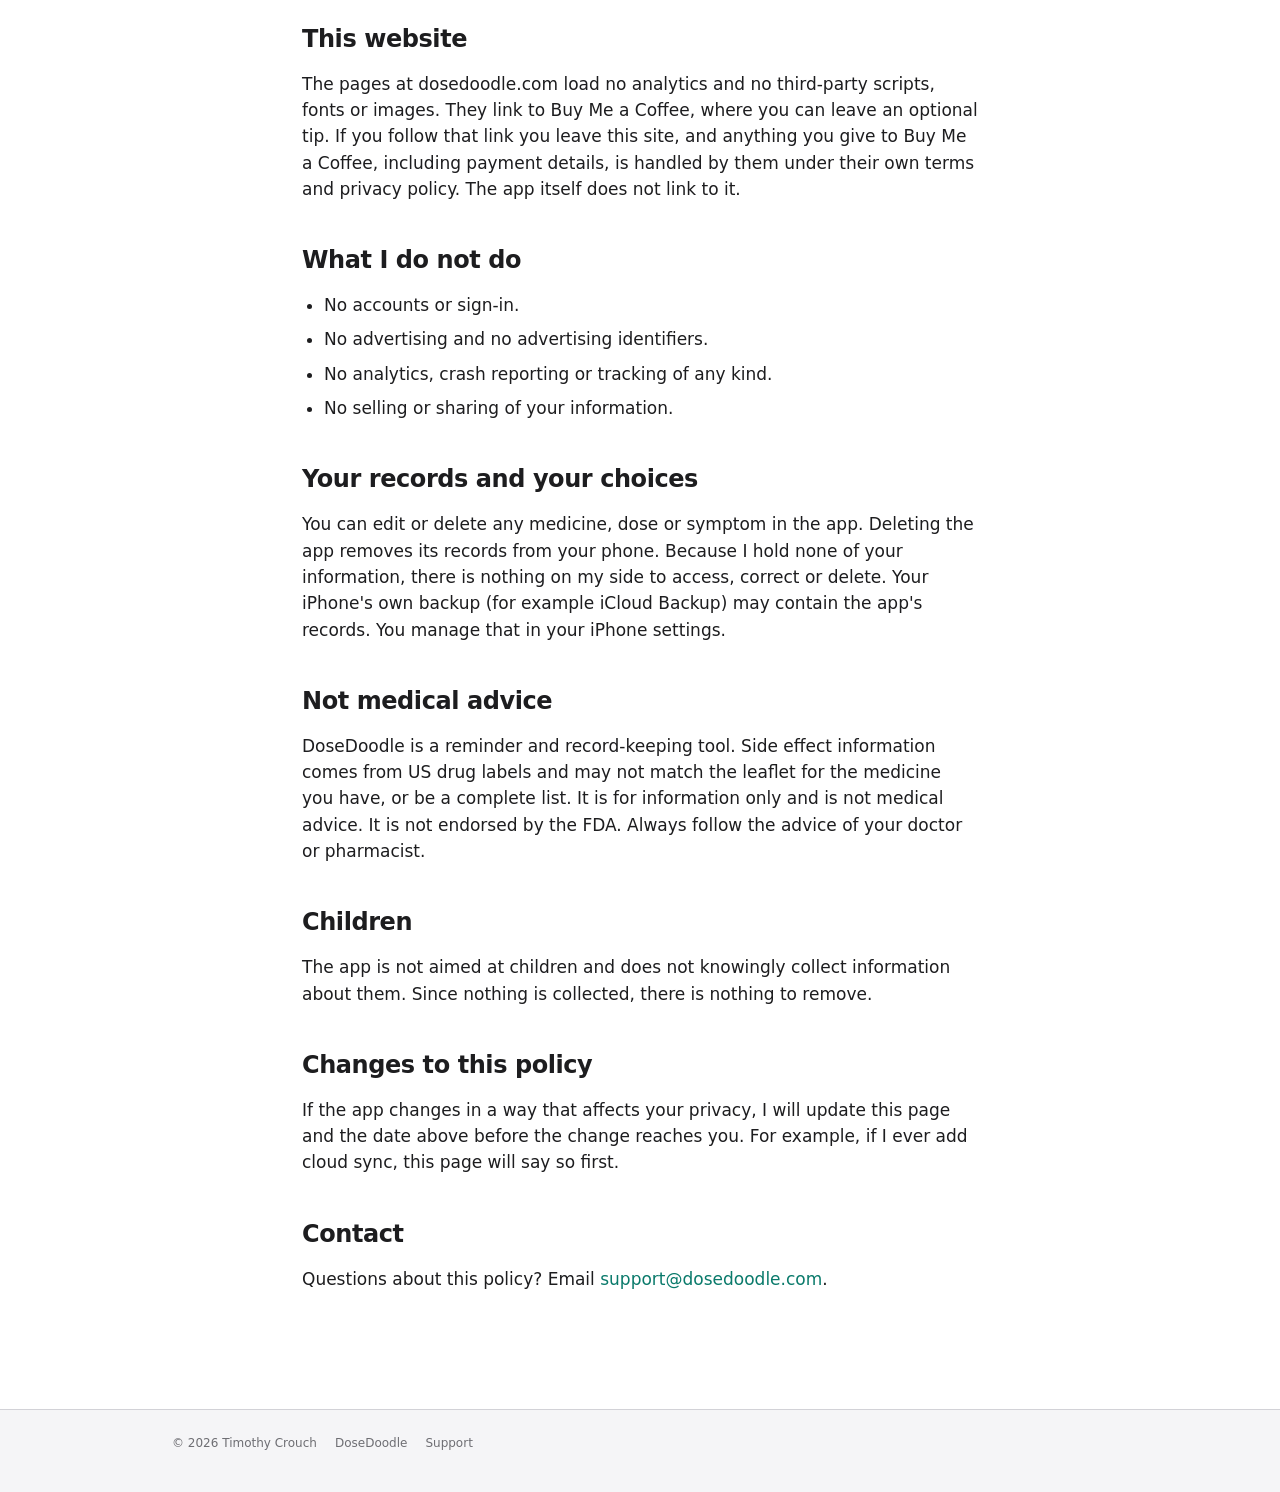
==== commit 430440a2: "Use support@dosedoodle.com and dosedoodle.com across the site The support email, the privacy policy " ====
--- a/privacy.html
+++ b/privacy.html
@@ -5,6 +5,7 @@
 <meta name="viewport" content="width=device-width, initial-scale=1">
 <title>Privacy policy: DoseDoodle</title>
 <meta name="description" content="How DoseDoodle handles your information: your records stay on your iPhone.">
+<link rel="canonical" href="https://dosedoodle.com/privacy.html">
 <link rel="icon" href="favicon.svg" type="image/svg+xml">
 <link rel="icon" href="favicon-32.png" type="image/png" sizes="32x32">
 <link rel="icon" href="favicon-48.png" type="image/png" sizes="48x48">
@@ -55,7 +56,7 @@
     </ul>
 
     <h2>This website</h2>
-    <p>The pages at dosedoodle.netlify.app load no analytics and no third-party scripts, fonts or images. They link to Buy Me a Coffee, where you can leave an optional tip. If you follow that link you leave this site, and anything you give to Buy Me a Coffee, including payment details, is handled by them under their own terms and privacy policy. The app itself does not link to it.</p>
+    <p>The pages at dosedoodle.com load no analytics and no third-party scripts, fonts or images. They link to Buy Me a Coffee, where you can leave an optional tip. If you follow that link you leave this site, and anything you give to Buy Me a Coffee, including payment details, is handled by them under their own terms and privacy policy. The app itself does not link to it.</p>
 
     <h2>What I do not do</h2>
     <ul>
@@ -78,7 +79,7 @@
     <p>If the app changes in a way that affects your privacy, I will update this page and the date above before the change reaches you. For example, if I ever add cloud sync, this page will say so first.</p>
 
     <h2>Contact</h2>
-    <p>Questions about this policy? Email <a href="mailto:DoseDoodleSupport@gmail.com">DoseDoodleSupport@gmail.com</a>.</p>
+    <p>Questions about this policy? Email <a href="mailto:support@dosedoodle.com">support@dosedoodle.com</a>.</p>
   </main>
 
 </div>
--- a/style.css
+++ b/style.css
@@ -175,7 +175,12 @@
 .contact-card { margin-top: 44px; background: var(--band); border-radius: 22px; padding: 30px 28px; }
 .contact-card h3 { margin: 0 0 6px; font-size: 24px; letter-spacing: -0.015em; }
 .contact-card p { margin: 0; color: var(--muted); }
-.tip { margin-top: 18px; border: 1px solid var(--line); border-radius: 22px; padding: 26px 28px; }
+.tip { display: flex; align-items: center; gap: 20px; margin-top: 18px; border: 1px solid var(--line); border-radius: 22px; padding: 24px 28px; }
+.tip-icon { flex: none; width: 56px; height: 56px; padding: 6px; border-radius: 16px; color: var(--accent); background: color-mix(in srgb, var(--accent) 12%, var(--bg)); }
+.tip-icon-link { flex: none; display: block; line-height: 0; border-radius: 16px; transition: transform 0.15s ease; }
+.tip-icon-link:hover { transform: scale(1.06); text-decoration: none; }
+@media (prefers-reduced-motion: reduce) { .tip-icon-link { transition: none; } .tip-icon-link:hover { transform: none; } }
+@media (max-width: 520px) { .tip { flex-direction: column; align-items: flex-start; gap: 14px; padding: 22px; } }
 .tip h3 { margin: 0 0 6px; font-size: 21px; letter-spacing: -0.015em; }
 .tip p { margin: 0; color: var(--muted); }
 .notice { margin: 40px 0 0; color: var(--muted); font-size: 14px; line-height: 1.45; }
